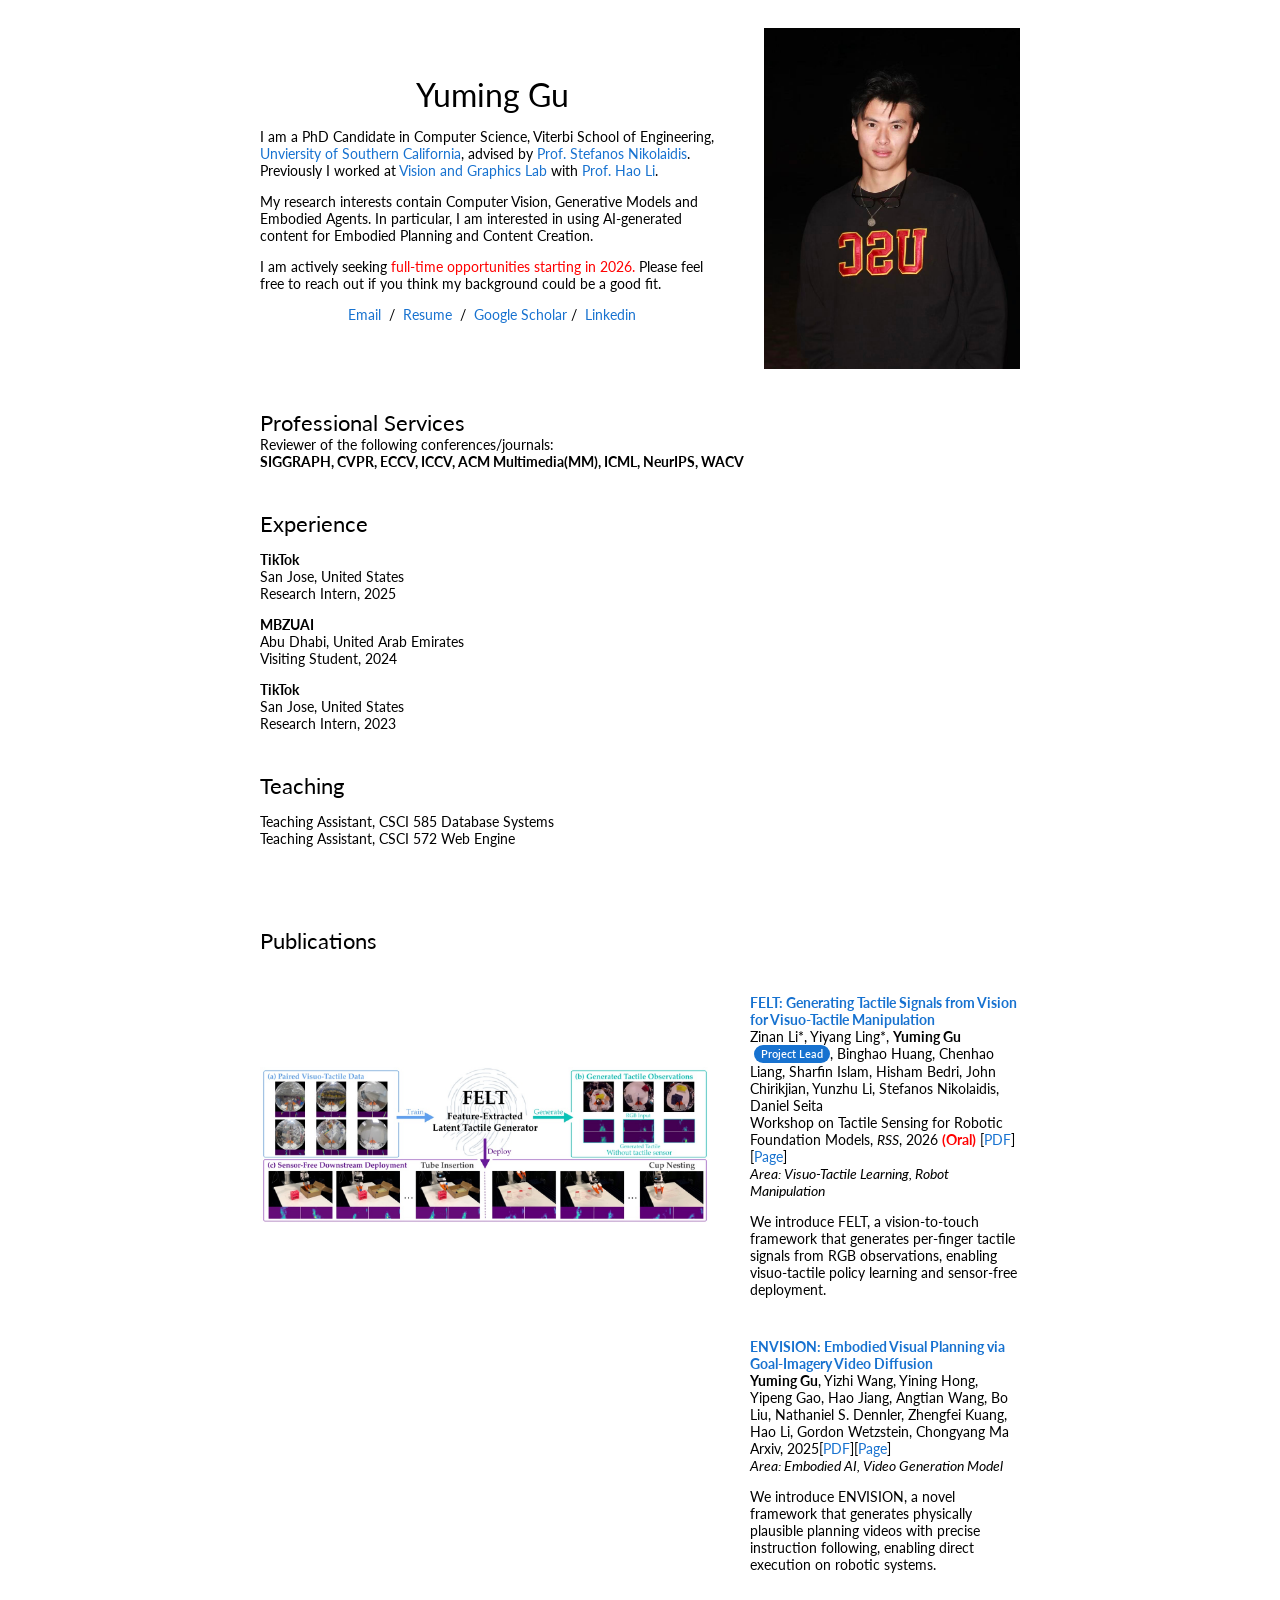
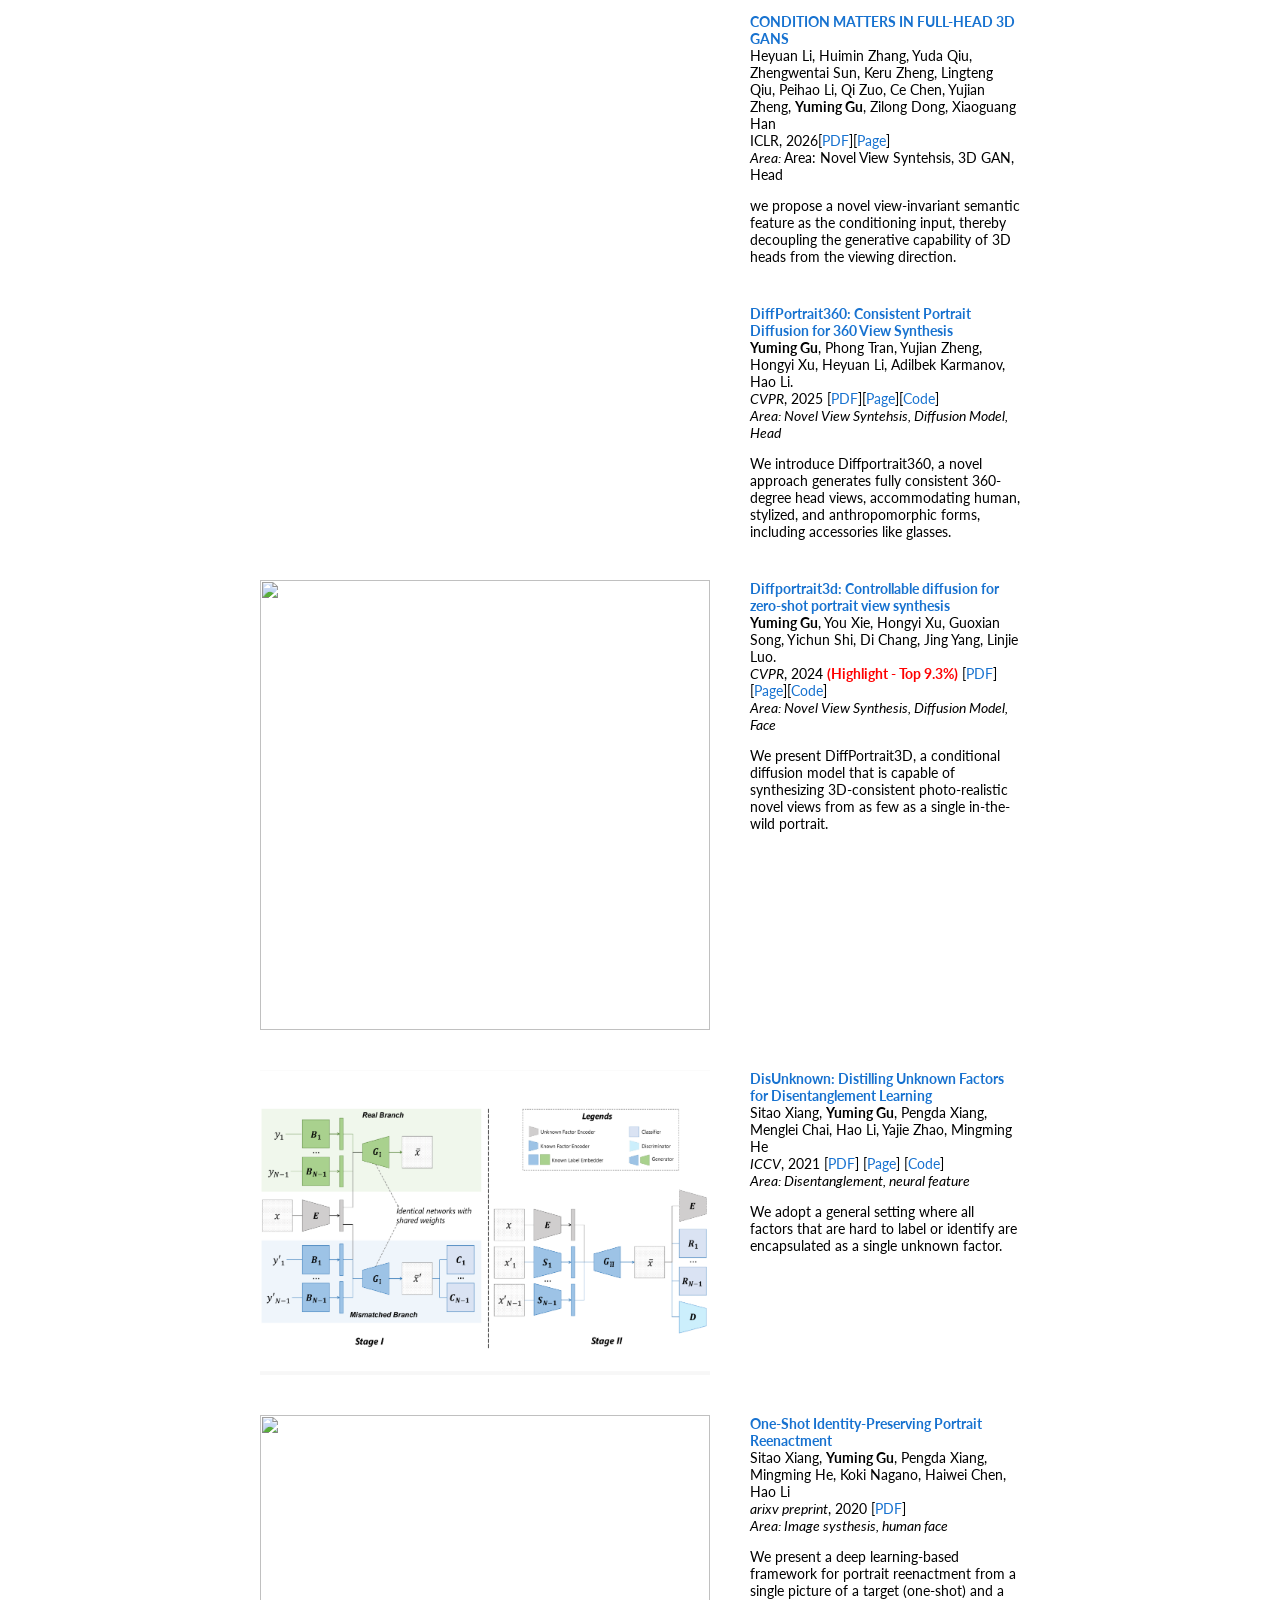
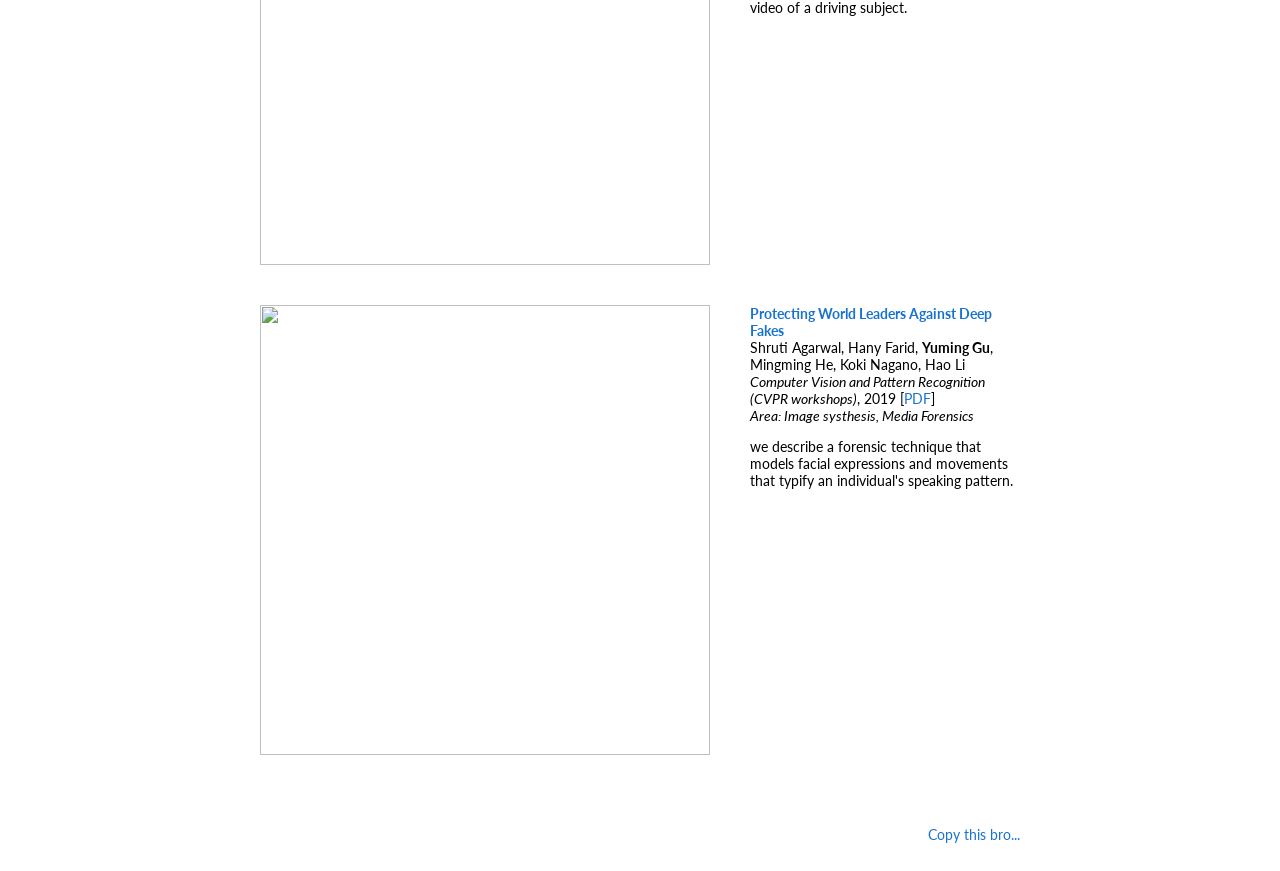
==== index.html @ e25ab881 "Highlight FELT oral presentation" ====
<!DOCTYPE HTML PUBLIC "-//W3C//DTD HTML 4.01 Transitional//EN">
<html>
  <head>
  <meta name=viewport content=â€œwidth=800â€>
  <meta name="generator" content="HTML Tidy for Linux/x86 (vers 11 February 2007), see www.w3.org">
	<style>
        .red-text {
            color: red;
        }
	</style>
  <style type="text/css">
    /* Color scheme stolen from Sergey Karayev */
    a {
    color: #1772d0;
    text-decoration:none;
    }
    a:focus, a:hover {
    color: #f09228;
    text-decoration:none;
    }
    body,td,th,tr,p,a {
    font-family: 'Lato', Verdana, Helvetica, sans-serif;
    font-size: 14px
    }
    strong {
    font-family: 'Lato', Verdana, Helvetica, sans-serif;
    font-size: 14px;
    }
    heading {
    font-family: 'Lato', Verdana, Helvetica, sans-serif;
    font-size: 22px;
    }
    papertitle {
    font-family: 'Lato', Verdana, Helvetica, sans-serif;
    font-size: 14px;
    font-weight: 700
    }
    name {
    font-family: 'Lato', Verdana, Helvetica, sans-serif;
    font-size: 32px;
    }
    .one
    {
    width: 160px;
    height: 160px;
    position: relative;
    }
    .two
    {
    width: 160px;
    height: 160px;
    position: absolute;
    transition: opacity .2s ease-in-out;
    -moz-transition: opacity .2s ease-in-out;
    -webkit-transition: opacity .2s ease-in-out;
    }
    .fade {
     transition: opacity .2s ease-in-out;
     -moz-transition: opacity .2s ease-in-out;
     -webkit-transition: opacity .2s ease-in-out;
    }
    span.highlight {
        background-color: #ffffd0;
    }
  </style>
  <!--<link rel="icon" type="image/png" href="sjtu_icon.png">-->
  <title>Yuming Gu</title>
  <meta http-equiv="Content-Type" content="text/html; charset=us-ascii">
  <link href='http://fonts.googleapis.com/css?family=Lato:400,700,400italic,700italic' rel='stylesheet' type='text/css'>
  </head>
  <body>
  <table width="800" border="0" align="center" cellspacing="0" cellpadding="0">
    <tr>
    <td>
      <table width="100%" align="center" border="0" cellspacing="0" cellpadding="20">
      <tr>
        <td width="67%" valign="middle">
        <p align="center">
          <name>Yuming Gu</name>
        </p>
<!--<p class="red-text"> This page is out of date. Please refer to <a href='https://www.yuming-gu.com'> for updates.</a> </p> -->
    <p>I am a PhD Candidate in Computer Science, Viterbi School of Engineering, <a href="https://www.usc.edu">Unviersity of Southern California</a>, advised by <a href='https://stefanosnikolaidis.net/'>Prof. Stefanos Nikolaidis</a>. Previously I worked at <a href="https://vgl.ict.usc.edu/">Vision and Graphics Lab</a> with <a href="https://www.hao-li.com">Prof. Hao Li</a>. 
    <p>My research interests contain Computer Vision, Generative Models and Embodied Agents. In particular, I am interested in using AI-generated content for Embodied Planning and Content Creation.</p>
<p>
  
    I am actively seeking <span style="color: red;">full-time opportunities starting in 2026.
  </span>
  Please feel free to reach out if you think my background could be a good fit.
</p>
</p>
        <p align=center>
          <a href="mailto:yuminggu@usc.edu">Email</a> &nbsp/&nbsp
          <a href="./pdf/Yuming_Gu_s_CV.pdf">Resume</a> &nbsp/&nbsp
          <a href="https://scholar.google.com/citations?user=qvciWWMAAAAJ&hl=en">Google Scholar</a>&nbsp/&nbsp
          <a href="https://www.linkedin.com/in/gu-yuming-7a2370153/">Linkedin</a>
        </p>
        </td>
        <td width="33%">
        <img src="selfie.jpg" width="256">
        </td>
      </tr>
      </table>
      <!-- <table width="100%" align="center" border="0" cellspacing="0" cellpadding="20">
      <tr>
        <td width="100%" valign="middle">
          <heading>Education</heading>
          <p>
            <strong>University of Southern California</strong>, USA <br />
            PhD student &bull; Sept. 2022 to Present <br />
            </p>
          <p>
          <strong>University of Southern California</strong>, USA <br />
          Master student &bull; Sept. 2019 to Present <br />
          </p>
          <p>
          <strong>Dalian Maritime University</strong>, China <br />
          Bachelor of Engineering &bull; Sept. 2015 to Jun. 2019 <br />
          </p>
        </td>
      </tr>
      </table> -->
      <!-- <table style="width:100%;border:0px;border-spacing:0px;border-collapse:separate;margin-right:auto;margin-left:auto;"><tbody>
        <tr>
          <td style="padding:20px;width:100%;vertical-align:middle">
            <heading><font color="black">News</font></heading>
            <ul>
              <li>Please reach out if you were interested in collaboration.</li> 
            
              <li style="color: red;">Actively looking for Full Time &amp; Post Doc Opportunities starting from 2026, DM if you were interested!</li>
            </ul>
          </td>
        </tr>
        </tbody></table> -->


      <table style="width:100%;border:0px;border-spacing:0px;border-collapse:separate;margin-right:auto;margin-left:auto;"><tbody>
            <tr>
              <td style="padding:20px;width:100%;vertical-align:middle">
                <heading><font color="black">Professional Services</font></heading>
                <br>
                  Reviewer of the following conferences/journals:
                  <br>
                  <strong> SIGGRAPH, CVPR, ECCV, ICCV, ACM Multimedia(MM), ICML, NeurIPS, WACV</strong>
                <!-- </ul> -->
              </td>
            </tr>
            </tbody></table>





            <table style="width:100%;border:0px;border-spacing:0px;border-collapse:separate;margin-right:auto;margin-left:auto;"><tbody>
            
          
  
              <tr>
                 <td style="padding:20px;width:100%;vertical-align:middle">
                   <heading>Experience</heading>
                   <p>
                    
                    <strong>TikTok</strong>
                    <br> San Jose, United States
              <br>Research Intern, 2025
         <br> 
              <p>
                    <strong>MBZUAI</strong>
                    <br> Abu Dhabi, United Arab Emirates
              <br>Visiting Student, 2024
         <br> 
                   </p>
                   <p>
                    
                    <strong>TikTok</strong>
                    <br> San Jose, United States
              <br>Research Intern, 2023
         <br> 
                   </p>
       
                 </td>
               </tr>
               <table style="width:100%;border:0px;border-spacing:0px;border-collapse:separate;margin-right:auto;margin-left:auto;"><tbody>
 
                <tr>
                   <td style="padding:20px;width:100%;vertical-align:middle">
                     <heading>Teaching</heading>
                     <p>
                      Teaching Assistant, CSCI 585 Database Systems
                      <br>
                      Teaching Assistant, CSCI 572 Web Engine
           <br> 
                     </p>
         
                   </td>
                 </tr>
               </tbody></table>


      <table width="100%" align="center" border="0" cellspacing="0" cellpadding="20">
              <tr>
                <td width="100%" valign="middle">

      <tr>
        <td width="100%" valign="middle">
          <heading>Publications</heading>
        </td>
      </tr>
      </table>



      


      
  <table width="100%" align="center" border="0" cellspacing="0" cellpadding="20">

    <tr>
      <td width="15%">
        <a href="https://felt-tactile.github.io/">
          <img src="felt_teaser.jpg" width="450" alt="FELT vision-to-tactile generation overview">
        </a>
      </td>
      <td valign="top" width="75%">
        <a href="https://felt-tactile.github.io/">
          <papertitle>FELT: Generating Tactile Signals from Vision for Visuo-Tactile Manipulation</papertitle>
        </a>
        <br>
        Zinan Li*, Yiyang Ling*, <strong>Yuming Gu</strong>
        <span style="display:inline-block;margin-left:4px;padding:2px 7px;border-radius:10px;background:#1772d0;color:#fff;font-size:11px;font-weight:600;line-height:1.2;vertical-align:1px;white-space:nowrap;">Project Lead</span>,
        Binghao Huang, Chenhao Liang, Sharfin Islam, Hisham Bedri, John Chirikjian, Yunzhu Li, Stefanos Nikolaidis, Daniel Seita<br>
        Workshop on Tactile Sensing for Robotic Foundation Models, <em>RSS</em>, 2026 <font color="red"><strong>(Oral)</strong></font>
        [<a href="https://arxiv.org/abs/2607.20683">PDF</a>][<a href="https://felt-tactile.github.io/">Page</a>]<br>
        <em>Area: Visuo-Tactile Learning, Robot Manipulation</em><br>
        <p>We introduce FELT, a vision-to-touch framework that generates per-finger tactile signals from RGB observations, enabling visuo-tactile policy learning and sensor-free deployment.</p>
      </td>
    </tr>

    <tr onmouseout="aperture_stop()" onmouseover="aperture_start()" >
      <td width="15%">
        <video id="matting-video" autoplay muted loop playsinline width="450">
          <source src="./ENVISION/env/demos/Envision_demo.mp4"
                  type="video/mp4" >
        </video>
        <!-- <img src='DiffPortrait360/Diff360/Teaser_video.mp4' width="450"> -->
      </td>
      <td valign="top" width="75%">
    <a href="https://envision-paper.github.io">
            <papertitle>ENVISION: Embodied Visual Planning via Goal-Imagery Video Diffusion</papertitle>
    </a>
    <br>
    <strong>Yuming Gu</strong>, Yizhi Wang, Yining Hong, Yipeng Gao, Hao Jiang, Angtian Wang, Bo Liu, Nathaniel S. Dennler, Zhengfei Kuang, Hao Li, Gordon Wetzstein, Chongyang Ma<br>
        <!-- <em>CVPR</em>, 2025  -->
        Arxiv, 2025[<a href="https://www.arxiv.org/pdf/2512.22626">PDF</a>][<a href="https://envision-paper.github.io">Page</a>]<br>
        <em>Area: Embodied AI, Video Generation Model</em> <br>
        <p> We introduce ENVISION, a novel framework that generates physically plausible planning videos with precise instruction following, enabling direct execution on robotic systems.</p>
      </td>
    </tr>
    <tr onmouseout="aperture_stop()" onmouseover="aperture_start()" >
      <td width="15%">
        <video id="matting-video" autoplay muted loop playsinline width="450">
          <source src="./ICLR2026/balancehead_after.mp4"
                  type="video/mp4" >
        </video>
        <!-- <img src='DiffPortrait360/Diff360/Teaser_video.mp4' width="450"> -->
      </td>
      <td valign="top" width="75%">
    <a href="https://lhyfst.github.io/balancehead/">
            <papertitle>CONDITION MATTERS IN FULL-HEAD 3D GANS</papertitle>
    </a>
    <br>
    Heyuan Li, Huimin Zhang, Yuda Qiu, Zhengwentai Sun, Keru Zheng, Lingteng Qiu, Peihao Li, Qi Zuo, Ce Chen, Yujian Zheng, <strong>Yuming Gu</strong>, Zilong Dong, Xiaoguang Han<br>
        <!-- <em>CVPR</em>, 2025  -->
        ICLR, 2026[<a href="https://www.arxiv.org/abs/2602.07198">PDF</a>][<a href="https://lhyfst.github.io/balancehead/">Page</a>]<br>
        <em>Area: </em>Area: Novel View Syntehsis, 3D GAN, Head <br>
        <p> we propose a novel view-invariant semantic feature as the conditioning input, thereby decoupling the generative capability of 3D heads from the viewing direction.</p>
      </td>
    </tr>
    <tr onmouseout="aperture_stop()" onmouseover="aperture_start()" >
      <td width="15%">
        <video id="matting-video" autoplay muted loop playsinline width="450">
          <source src="./DiffPortrait360/Diff360/Teaser_video.mp4"
                  type="video/mp4" >
        </video>
        <!-- <img src='DiffPortrait360/Diff360/Teaser_video.mp4' width="450"> -->
      </td>
      <td valign="top" width="75%">
    <a href="https://freedomgu.github.io/DiffPortrait360/">
            <papertitle>DiffPortrait360: Consistent Portrait Diffusion for 360 View Synthesis</papertitle>
    </a>
    <br>
    <strong>Yuming Gu</strong>, Phong Tran, Yujian Zheng, Hongyi Xu, Heyuan Li, Adilbek Karmanov, Hao Li.<br>
        <em>CVPR</em>, 2025 
        [<a href="https://arxiv.org/pdf/2503.15667">PDF</a>][<a href="https://freedomgu.github.io/DiffPortrait360/">Page</a>][<a href="https://github.com/FreedomGu/DiffPortrait360/">Code</a>]<br>
        <em>Area: Novel View Syntehsis, Diffusion Model, Head</em> <br>
        <p> We introduce Diffportrait360, a novel approach generates fully consistent 360-degree head views, accommodating human, stylized, and anthropomorphic forms, including accessories like glasses.</p>
      </td>
    </tr>

    <tr onmouseout="aperture_stop()" onmouseover="aperture_start()" >
      <td width="15%">
        <img src='diffportrait3d_teaser.gif' width="450">
      </td>
      <td valign="top" width="75%">
    <a href="https://freedomgu.github.io/DiffPortrait3D/">
            <papertitle>Diffportrait3d: Controllable diffusion for zero-shot portrait view synthesis</papertitle>
    </a>
    <br>
    <strong>Yuming Gu</strong>, You Xie, Hongyi Xu, Guoxian Song, Yichun Shi, Di Chang, Jing Yang, Linjie Luo.<br>
        <em>CVPR</em>, 2024 <font color="red"><strong>(Highlight - Top 9.3%)</strong></font>
        [<a href="https://openaccess.thecvf.com/content/CVPR2024/papers/Gu_DiffPortrait3D_Controllable_Diffusion_for_Zero-Shot_Portrait_View_Synthesis_CVPR_2024_paper.pdf">PDF</a>][<a href="https://freedomgu.github.io/DiffPortrait3D/">Page</a>][<a href="https://github.com/FreedomGu/DiffPortrait3D/">Code</a>]<br>
        <em>Area: Novel View Synthesis, Diffusion Model, Face</em> <br>
        <p> We present DiffPortrait3D, a conditional diffusion model
          that is capable of synthesizing 3D-consistent photo-realistic
          novel views from as few as a single in-the-wild portrait.</p>
      </td>
    </tr>

    <tr onmouseout="aperture_stop()" onmouseover="aperture_start()" >
      <td width="15%">
        <img src='ICCV2021.png' width="450">
      </td>
      <td valign="top" width="75%">
    <a href="https://arxiv.org/pdf/2004.12452.pdf">
            <papertitle>DisUnknown: Distilling Unknown Factors for Disentanglement Learning</papertitle>
    </a>
    <br>
    Sitao Xiang, <strong>Yuming Gu</strong>, Pengda Xiang, Menglei Chai, Hao Li, Yajie Zhao, Mingming He<br>
        <em>ICCV</em>, 2021 [<a href="https://openaccess.thecvf.com/content/ICCV2021/papers/Xiang_DisUnknown_Distilling_Unknown_Factors_for_Disentanglement_Learning_ICCV_2021_paper.pdf">PDF</a>]
        [<a href="https://stormraiser.github.io/disunknown/">Page</a>]
        [<a href="https://github.com/stormraiser/disunknown">Code</a>]
         <br>
        <em>Area: Disentanglement, neural feature</em> <br>
        <p> We adopt a general setting where all factors that are hard to label or identify are encapsulated as a single unknown factor.</p>
      </td>
    </tr>

    <!-- <tr onmouseout="aperture_stop()" onmouseover="aperture_start()" align="center">
      <td width="15%">
        <img src='owen.gif' width="300">
      </td>
      <td valign="top" width="75%">
    <a href="https://github.com/FreedomGu/HeadBackReconstruction">
            <papertitle>Light-Stage Head Back Reconstruction</papertitle>
    </a>
    <br> <strong>Yuming Gu</strong><br>
        <em> project </em>, 2020 [<a href="https://github.com/FreedomGu/HeadBackReconstruction">Project Page</a>] <br>
        <em>Area: Graphics, human face</em> <br>
      </td>
    </tr> -->

    <tr onmouseout="aperture_stop()" onmouseover="aperture_start()" >
      <td width="15%">
        <img src='one-shot.gif' width="450">
      </td>
      <td valign="top" width="75%">
    <a href="https://arxiv.org/pdf/2004.12452.pdf">
            <papertitle>One-Shot Identity-Preserving Portrait Reenactment</papertitle>
    </a>
    <br>
    Sitao Xiang, <strong>Yuming Gu</strong>, Pengda Xiang, Mingming He, Koki Nagano, Haiwei Chen, Hao Li<br>
        <em>arixv preprint</em>, 2020 [<a href="https://arxiv.org/pdf/2004.12452.pdf">PDF</a>] <br>
        <em>Area: Image systhesis, human face</em> <br>
        <p>We present a deep learning-based framework for portrait
reenactment from a single picture of a target (one-shot) and a video of a
driving subject.</p>
      </td>
    </tr>
    
    <tr onmouseout="aperture_stop()" onmouseover="aperture_start()" >
      <td width="15%">
        <img src='deepfake.gif'  width="450">
      </td>
      <td valign="top" width="75%">
	  <a href="http://openaccess.thecvf.com/content_CVPRW_2019/papers/Media%20Forensics/Agarwal_Protecting_World_Leaders_Against_Deep_Fakes_CVPRW_2019_paper.pdf">
            <papertitle>Protecting World Leaders Against Deep Fakes</papertitle>
	  </a>
	  <br>
          Shruti Agarwal, Hany Farid, <strong>Yuming Gu</strong>, Mingming He, Koki Nagano,  Hao Li<br>
	      <em>Computer Vision and Pattern Recognition (CVPR workshops)</em>, 2019 [<a href="http://openaccess.thecvf.com/content_CVPRW_2019/papers/Media%20Forensics/Agarwal_Protecting_World_Leaders_Against_Deep_Fakes_CVPRW_2019_paper.pdf">PDF</a>] <br>
          <em>Area: Image systhesis, Media Forensics</em> <br>
          <p></p>
          <p>we describe a forensic technique that models facial expressions and movements that typify an individual's speaking pattern.</p>
        </td>
    </tr>




      <table width="100%" align="center" border="0" cellspacing="0" cellpadding="20">
      <tr>
        <td>
        <br>
        <p align="right">
          <font size="2">
          <a href="https://jonbarron.info">Copy this bro...</a>
	    </font>
        </p>
        </td>
      </tr>
      </table>
      <script type="text/javascript">
      var gaJsHost = (("https:" == document.location.protocol) ? "https://ssl." : "http://www.");
          document.write(unescape("%3Cscript src='" + gaJsHost + "google-analytics.com/ga.js' type='text/javascript'%3E%3C/script%3E"));

      </script> <script type="text/javascript">
      try {
          var pageTracker = _gat._getTracker("UA-7580334-1");
          pageTracker._trackPageview();
          } catch(err) {}
      </script>
    </td>
    </tr>
  </table>
  <script type="text/javascript" src="//rf.revolvermaps.com/0/0/9.js?i=5m6xs1j09rt&amp;t=yuming" async="async"></script>
  </body>
</html>
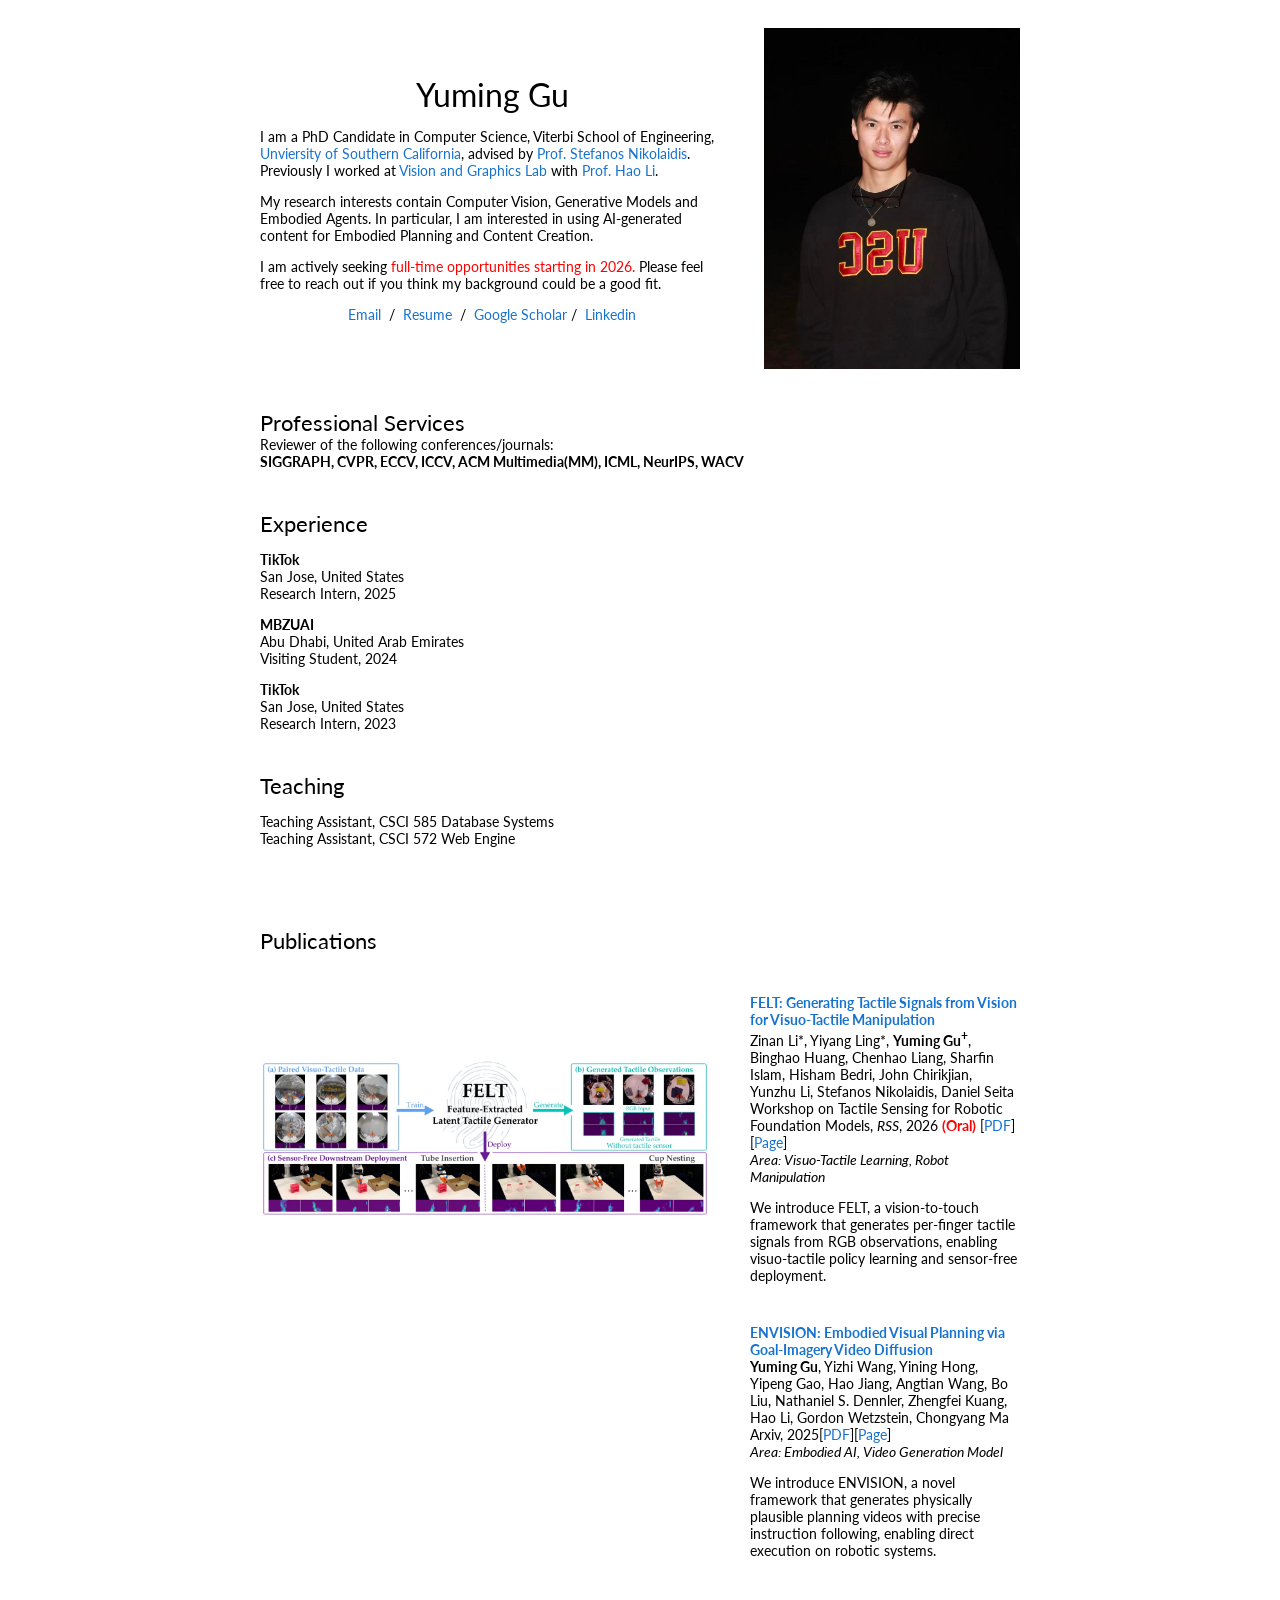
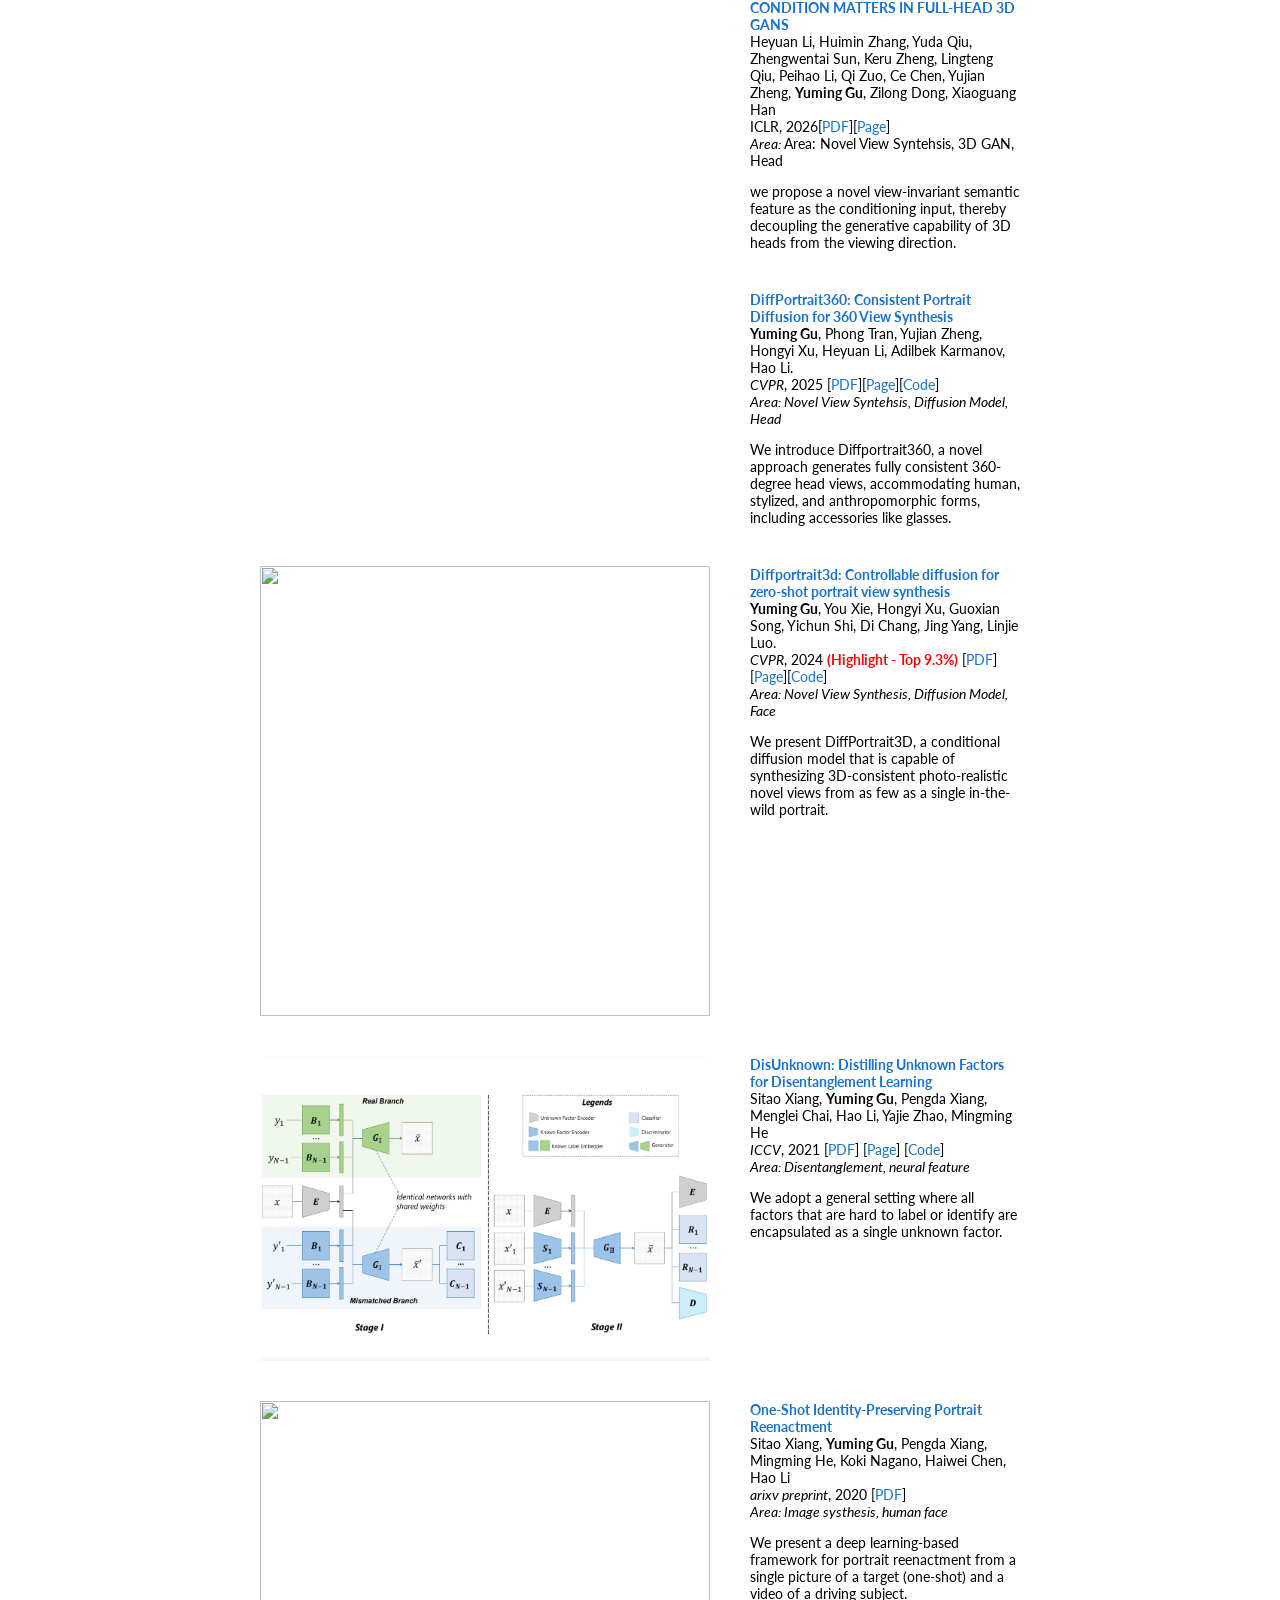
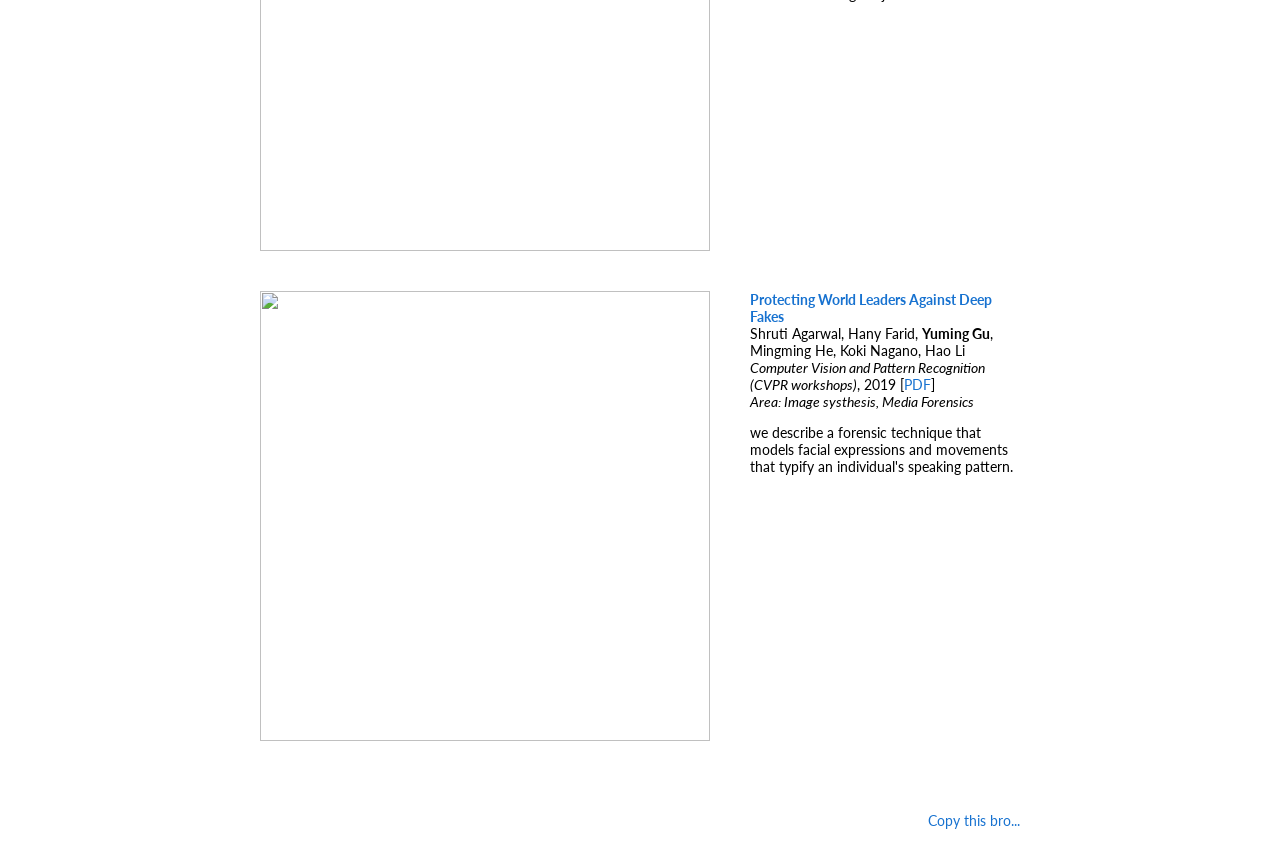
==== commit a2cf8b7b: "Use symbol for FELT project lead" ====
--- a/index.html
+++ b/index.html
@@ -226,8 +226,7 @@
           <papertitle>FELT: Generating Tactile Signals from Vision for Visuo-Tactile Manipulation</papertitle>
         </a>
         <br>
-        Zinan Li*, Yiyang Ling*, <strong>Yuming Gu</strong>
-        <span style="display:inline-block;margin-left:4px;padding:2px 7px;border-radius:10px;background:#1772d0;color:#fff;font-size:11px;font-weight:600;line-height:1.2;vertical-align:1px;white-space:nowrap;">Project Lead</span>,
+        Zinan Li*, Yiyang Ling*, <strong>Yuming Gu<sup title="Project Lead">+</sup></strong>,
         Binghao Huang, Chenhao Liang, Sharfin Islam, Hisham Bedri, John Chirikjian, Yunzhu Li, Stefanos Nikolaidis, Daniel Seita<br>
         Workshop on Tactile Sensing for Robotic Foundation Models, <em>RSS</em>, 2026 <font color="red"><strong>(Oral)</strong></font>
         [<a href="https://arxiv.org/abs/2607.20683">PDF</a>][<a href="https://felt-tactile.github.io/">Page</a>]<br>
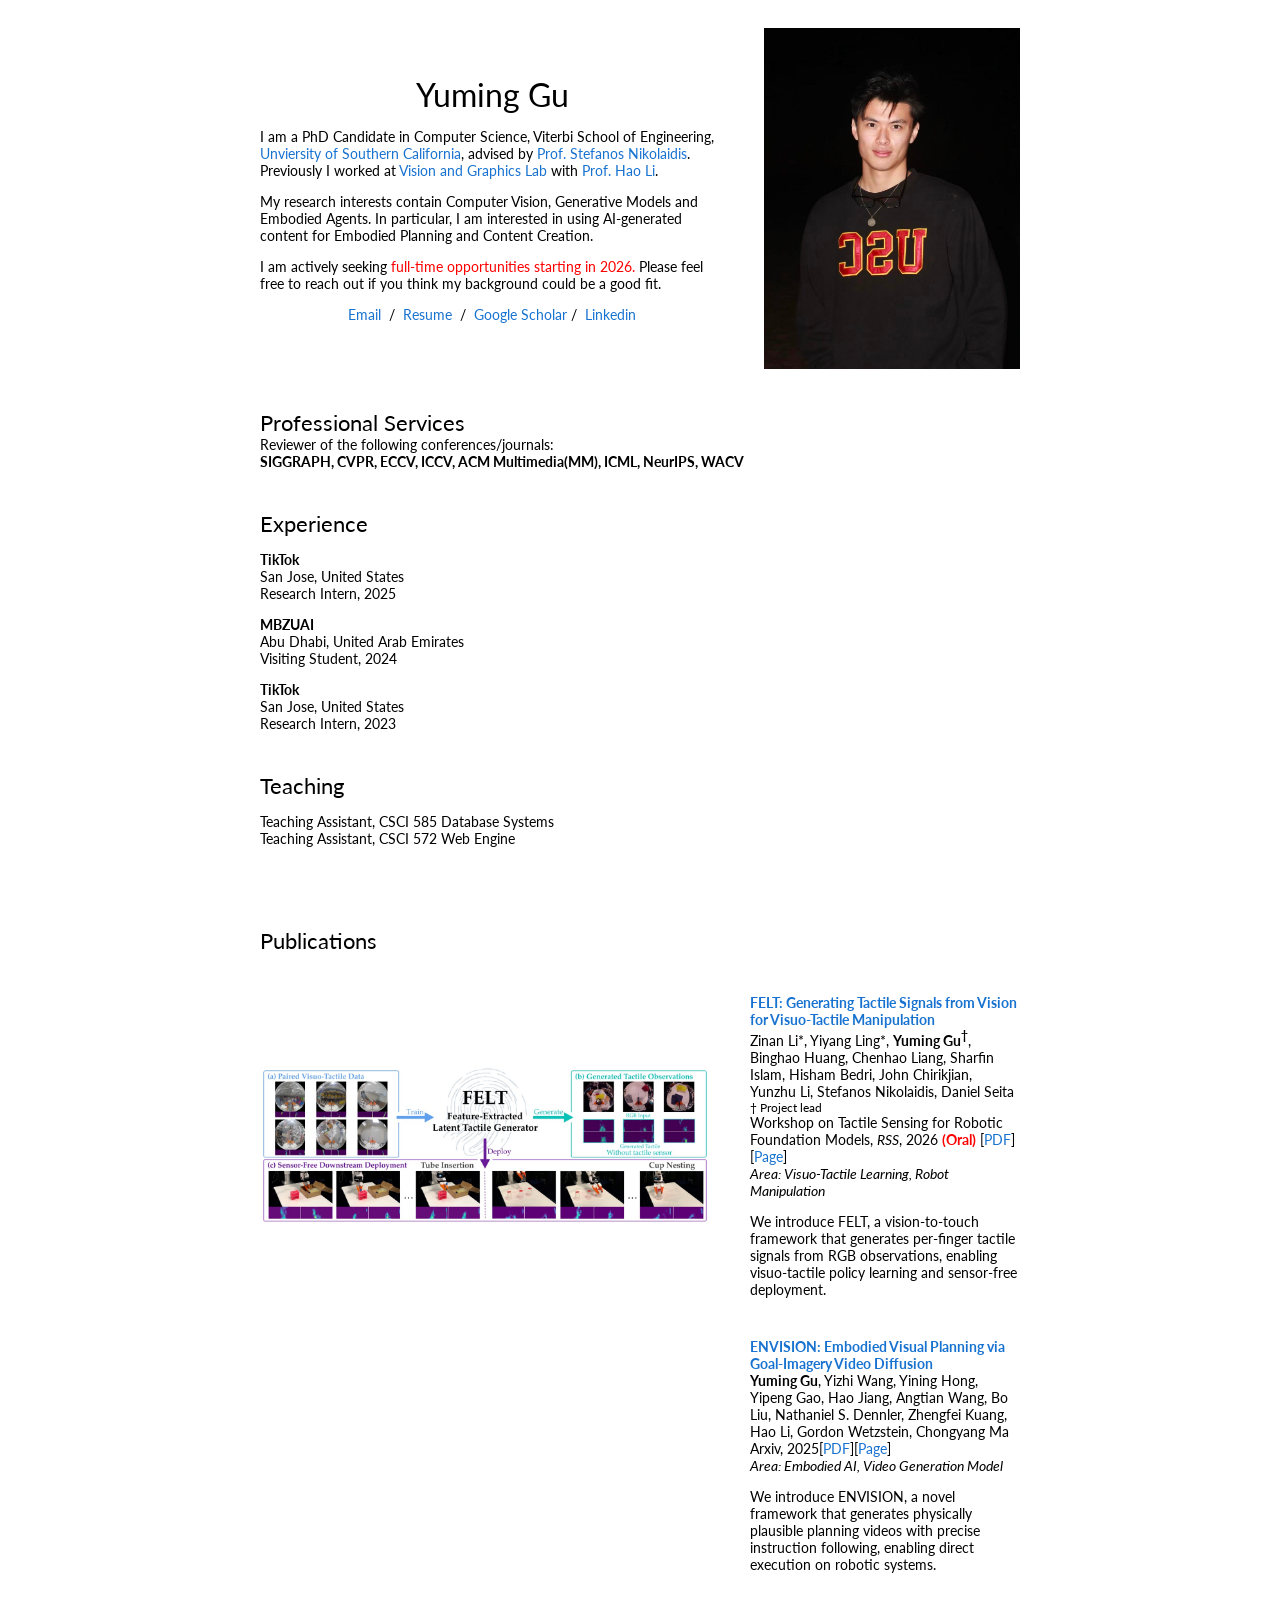
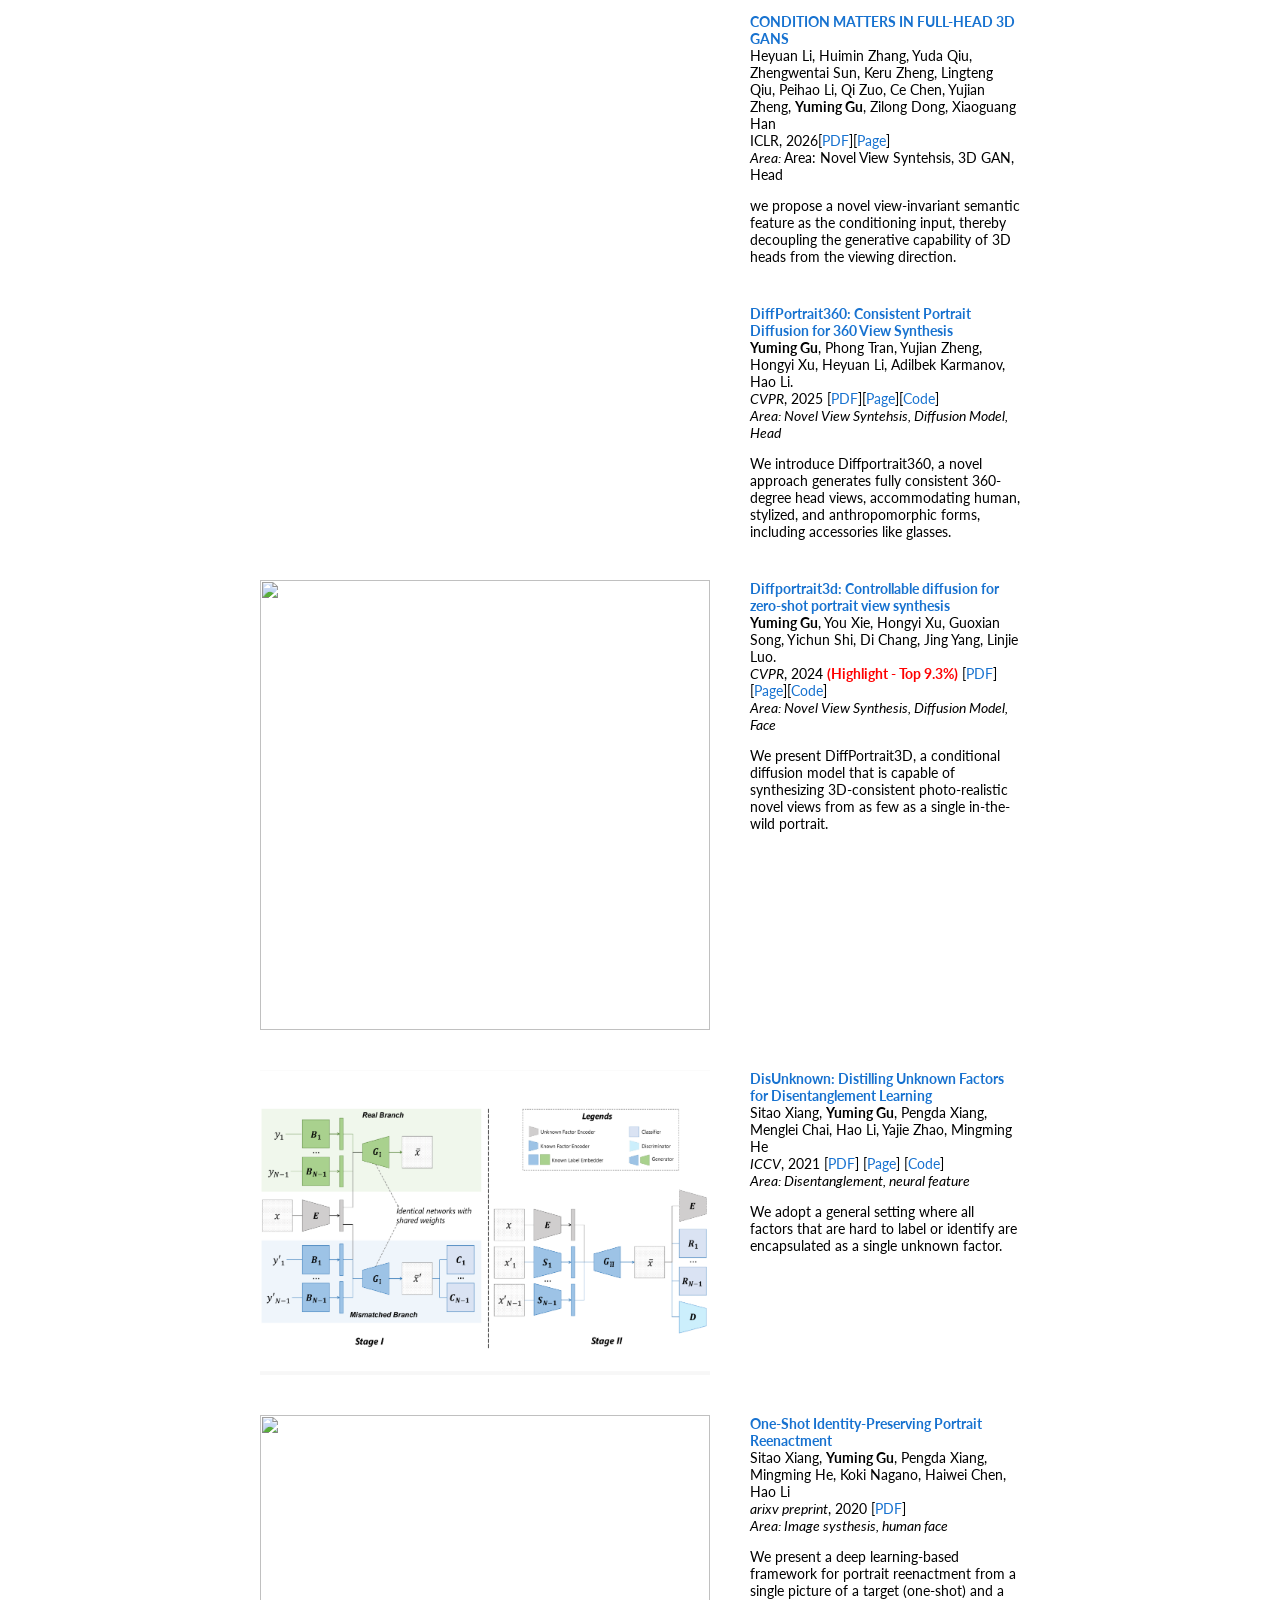
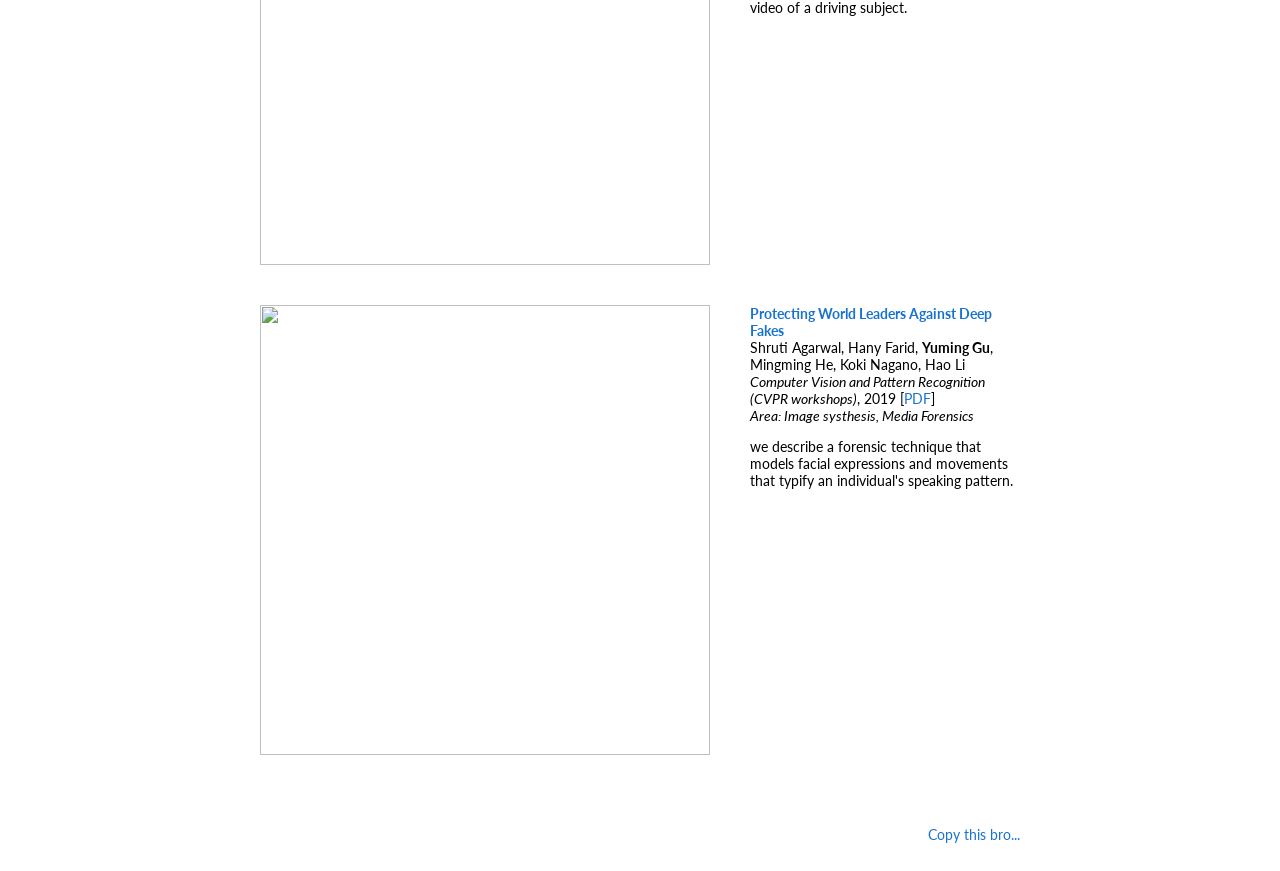
==== commit aa7c5376: "Use dagger for FELT project lead" ====
--- a/index.html
+++ b/index.html
@@ -226,8 +226,9 @@
           <papertitle>FELT: Generating Tactile Signals from Vision for Visuo-Tactile Manipulation</papertitle>
         </a>
         <br>
-        Zinan Li*, Yiyang Ling*, <strong>Yuming Gu<sup title="Project Lead">+</sup></strong>,
+        Zinan Li*, Yiyang Ling*, <strong>Yuming Gu<sup title="Project lead">&dagger;</sup></strong>,
         Binghao Huang, Chenhao Liang, Sharfin Islam, Hisham Bedri, John Chirikjian, Yunzhu Li, Stefanos Nikolaidis, Daniel Seita<br>
+        <small>&dagger; Project lead</small><br>
         Workshop on Tactile Sensing for Robotic Foundation Models, <em>RSS</em>, 2026 <font color="red"><strong>(Oral)</strong></font>
         [<a href="https://arxiv.org/abs/2607.20683">PDF</a>][<a href="https://felt-tactile.github.io/">Page</a>]<br>
         <em>Area: Visuo-Tactile Learning, Robot Manipulation</em><br>
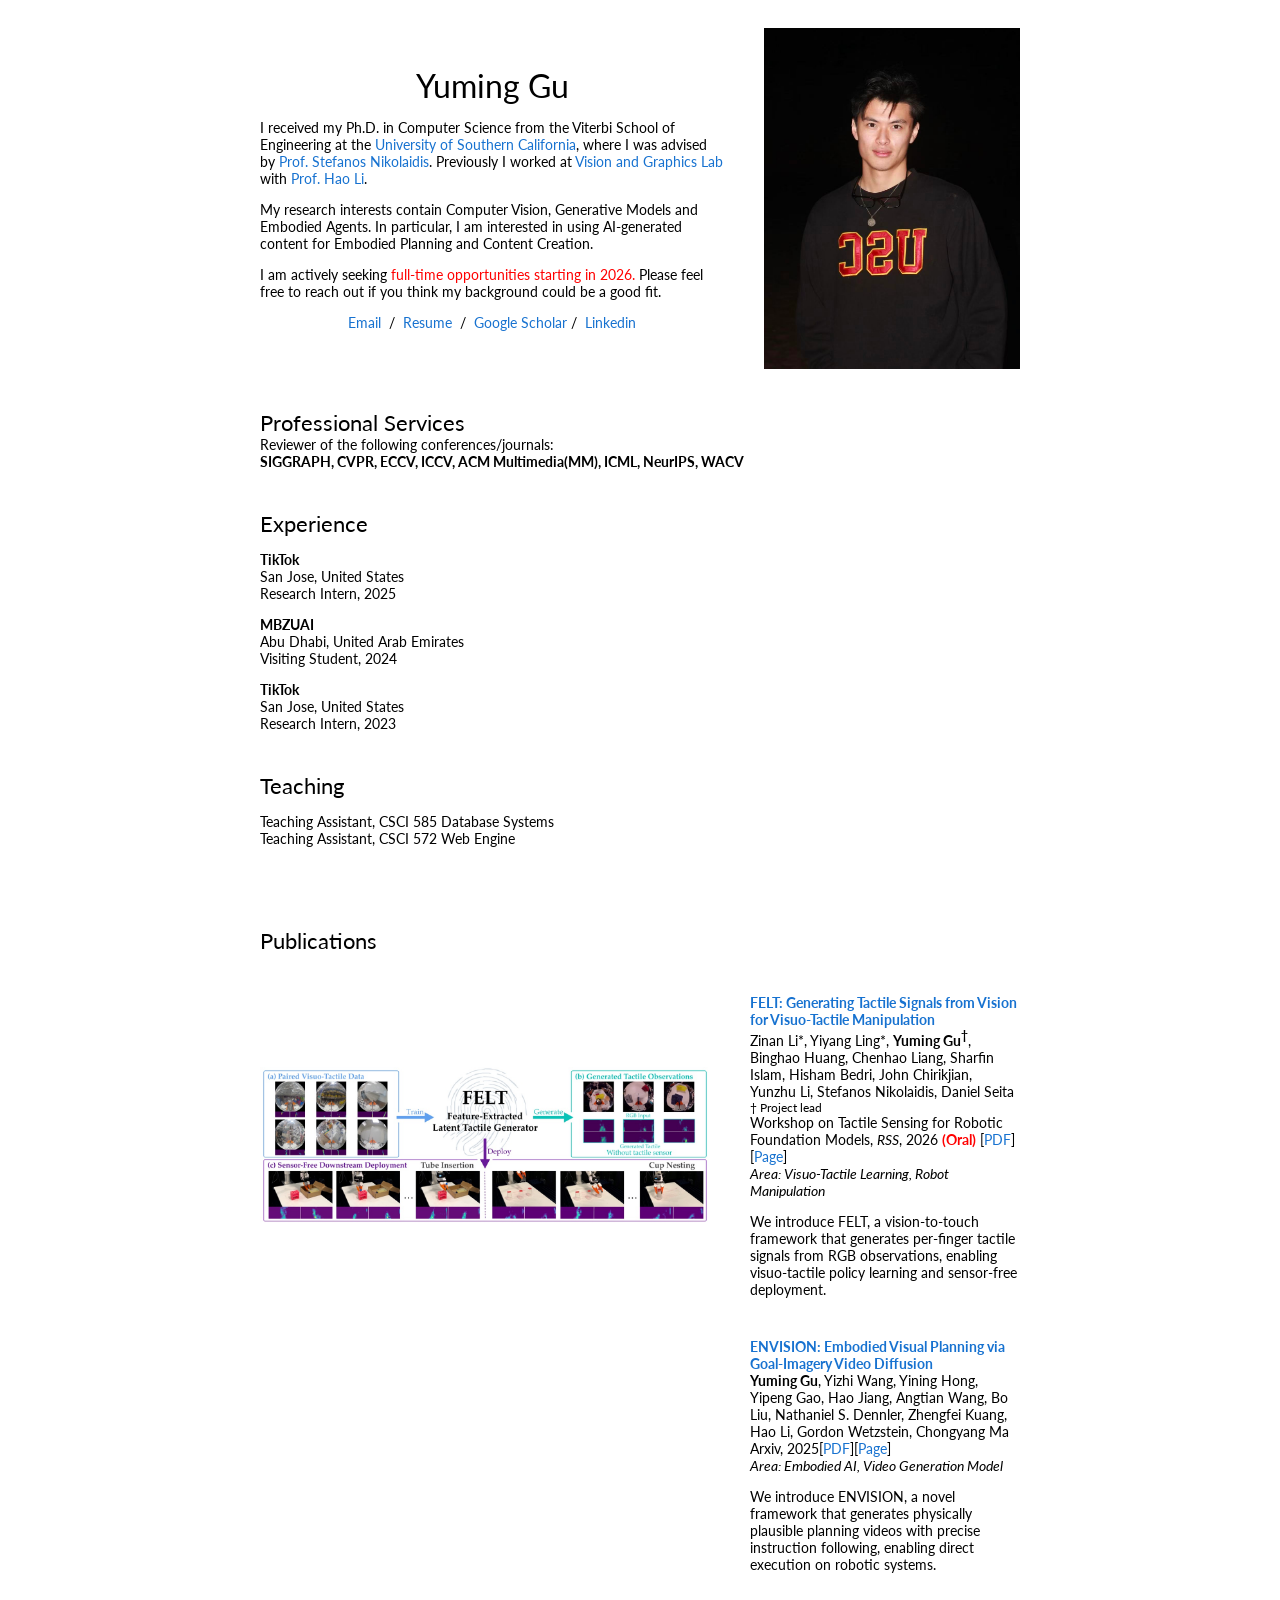
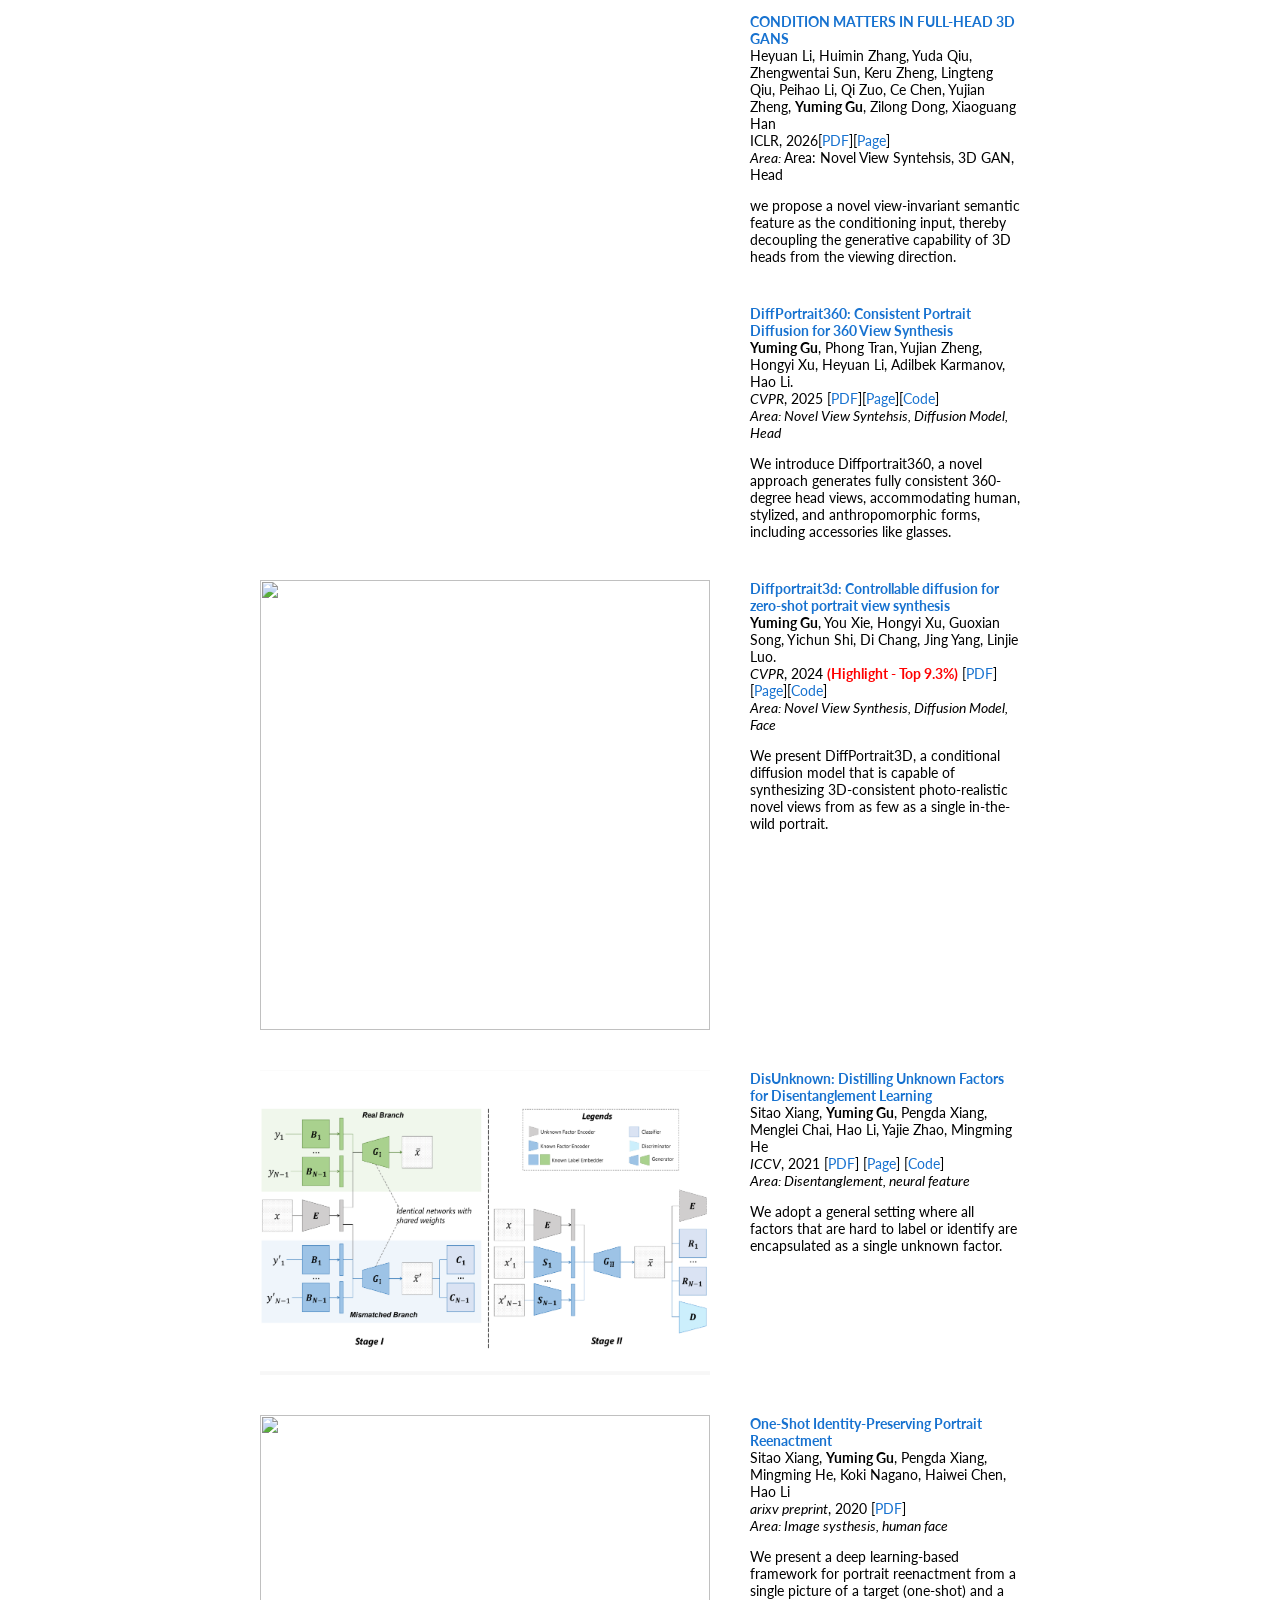
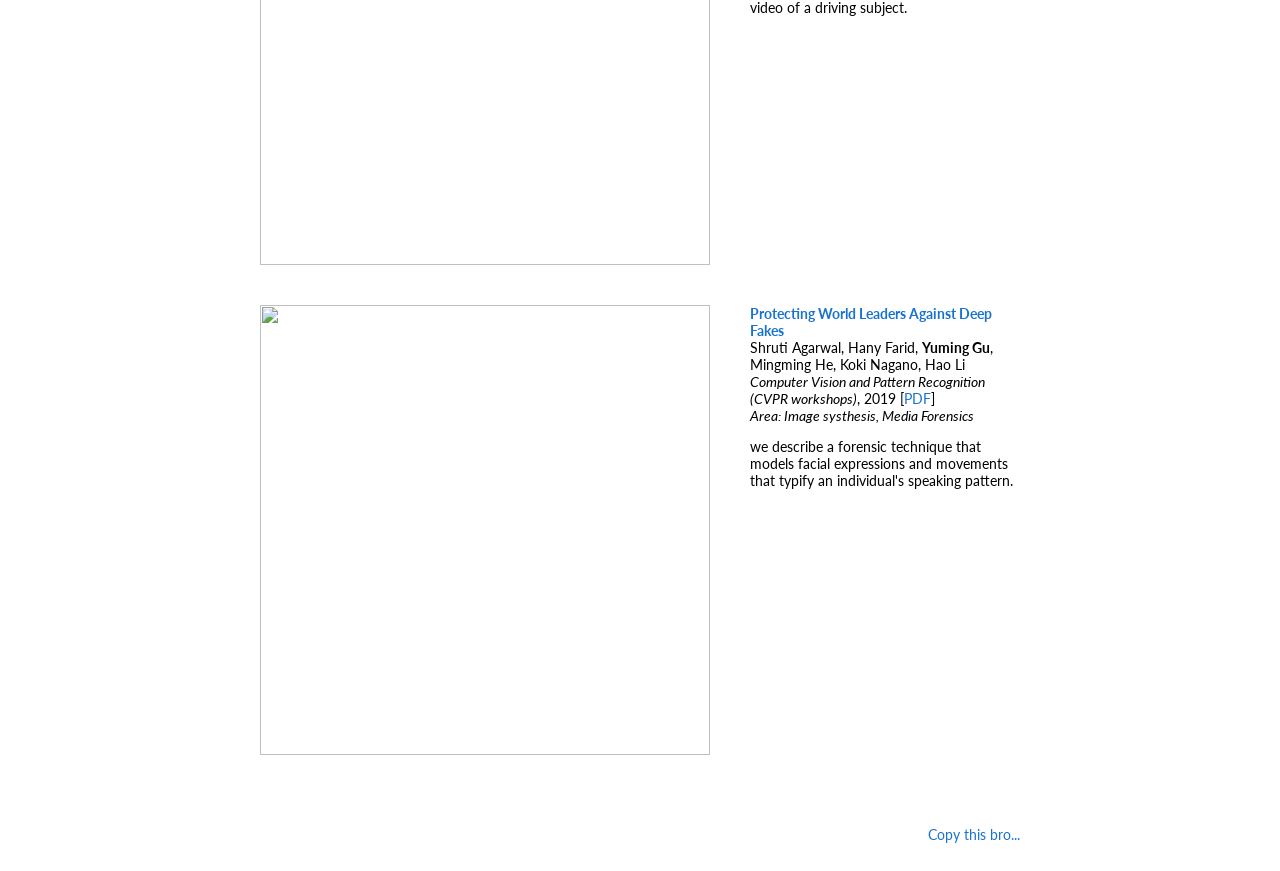
==== commit 6b9f2dca: "Update bio after PhD completion" ====
--- a/index.html
+++ b/index.html
@@ -79,7 +79,7 @@
           <name>Yuming Gu</name>
         </p>
 <!--<p class="red-text"> This page is out of date. Please refer to <a href='https://www.yuming-gu.com'> for updates.</a> </p> -->
-    <p>I am a PhD Candidate in Computer Science, Viterbi School of Engineering, <a href="https://www.usc.edu">Unviersity of Southern California</a>, advised by <a href='https://stefanosnikolaidis.net/'>Prof. Stefanos Nikolaidis</a>. Previously I worked at <a href="https://vgl.ict.usc.edu/">Vision and Graphics Lab</a> with <a href="https://www.hao-li.com">Prof. Hao Li</a>. 
+    <p>I received my Ph.D. in Computer Science from the Viterbi School of Engineering at the <a href="https://www.usc.edu">University of Southern California</a>, where I was advised by <a href='https://stefanosnikolaidis.net/'>Prof. Stefanos Nikolaidis</a>. Previously I worked at <a href="https://vgl.ict.usc.edu/">Vision and Graphics Lab</a> with <a href="https://www.hao-li.com">Prof. Hao Li</a>.
     <p>My research interests contain Computer Vision, Generative Models and Embodied Agents. In particular, I am interested in using AI-generated content for Embodied Planning and Content Creation.</p>
 <p>
   
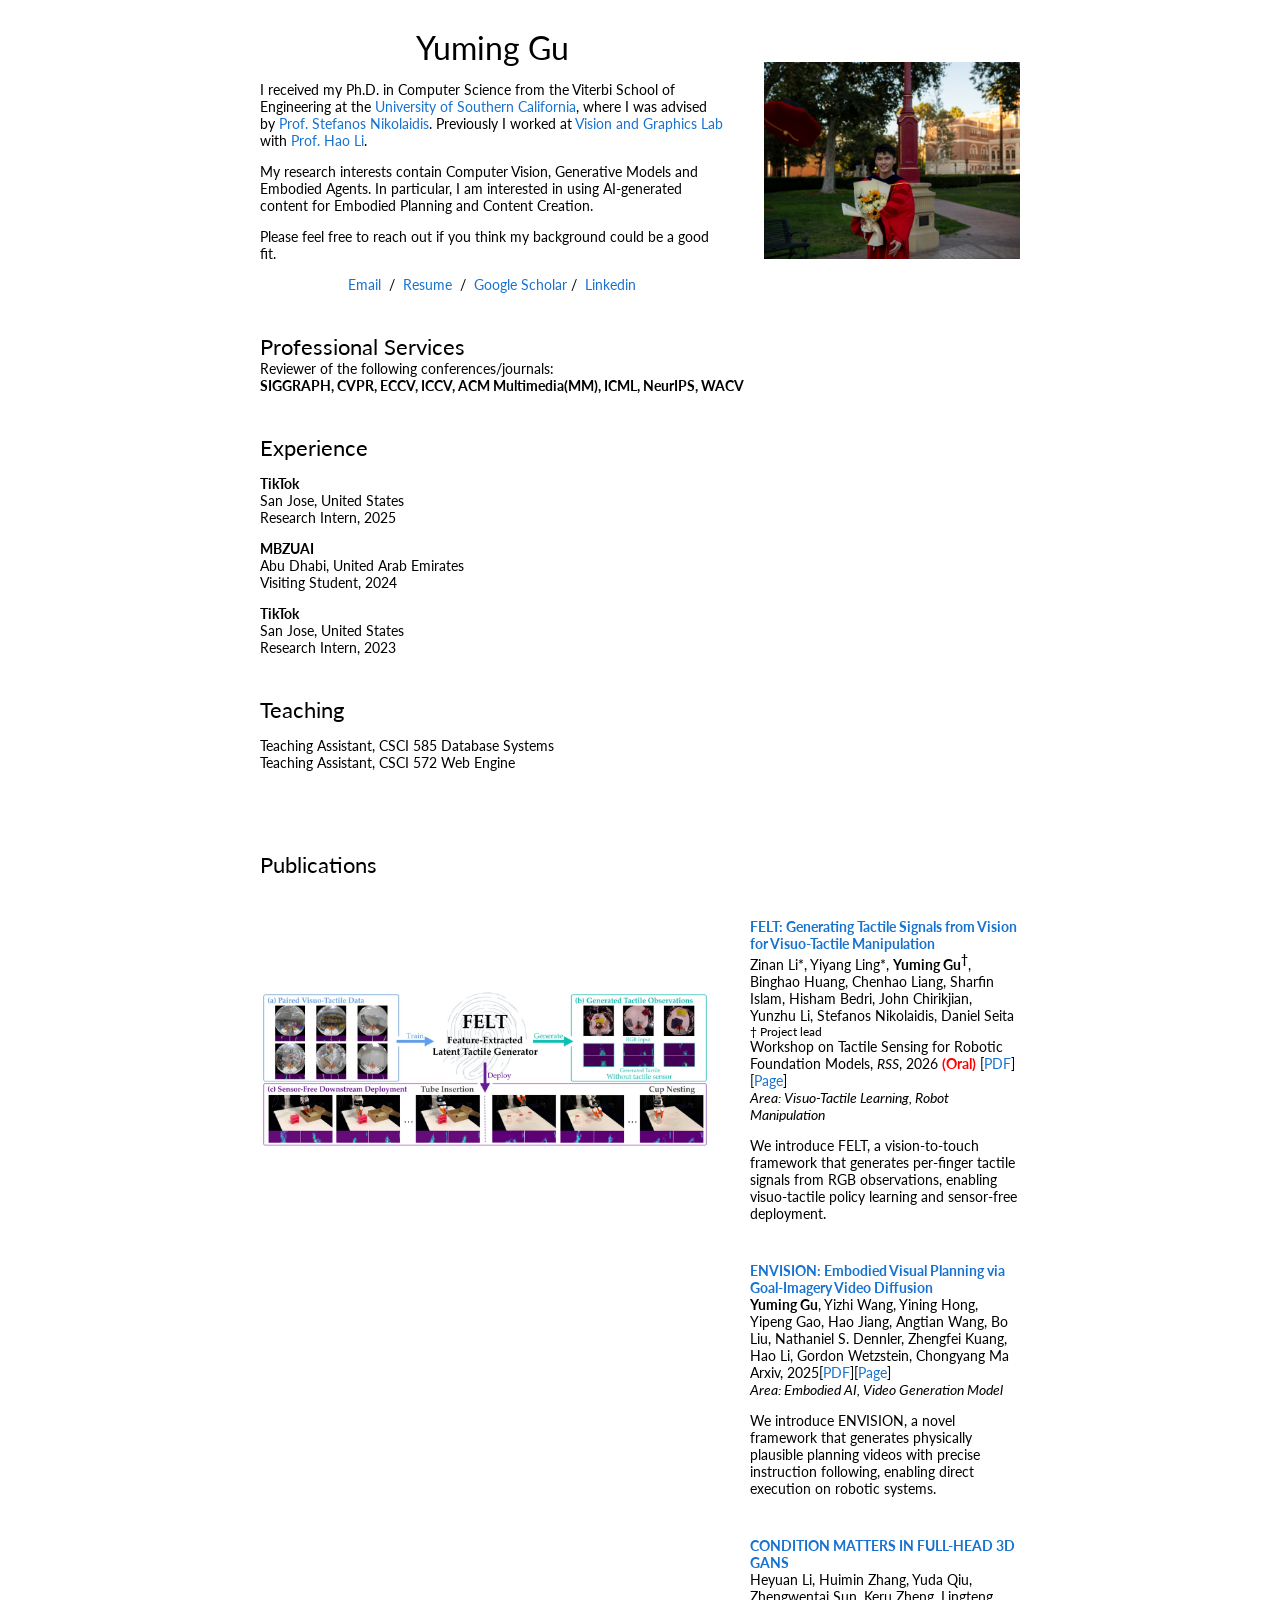
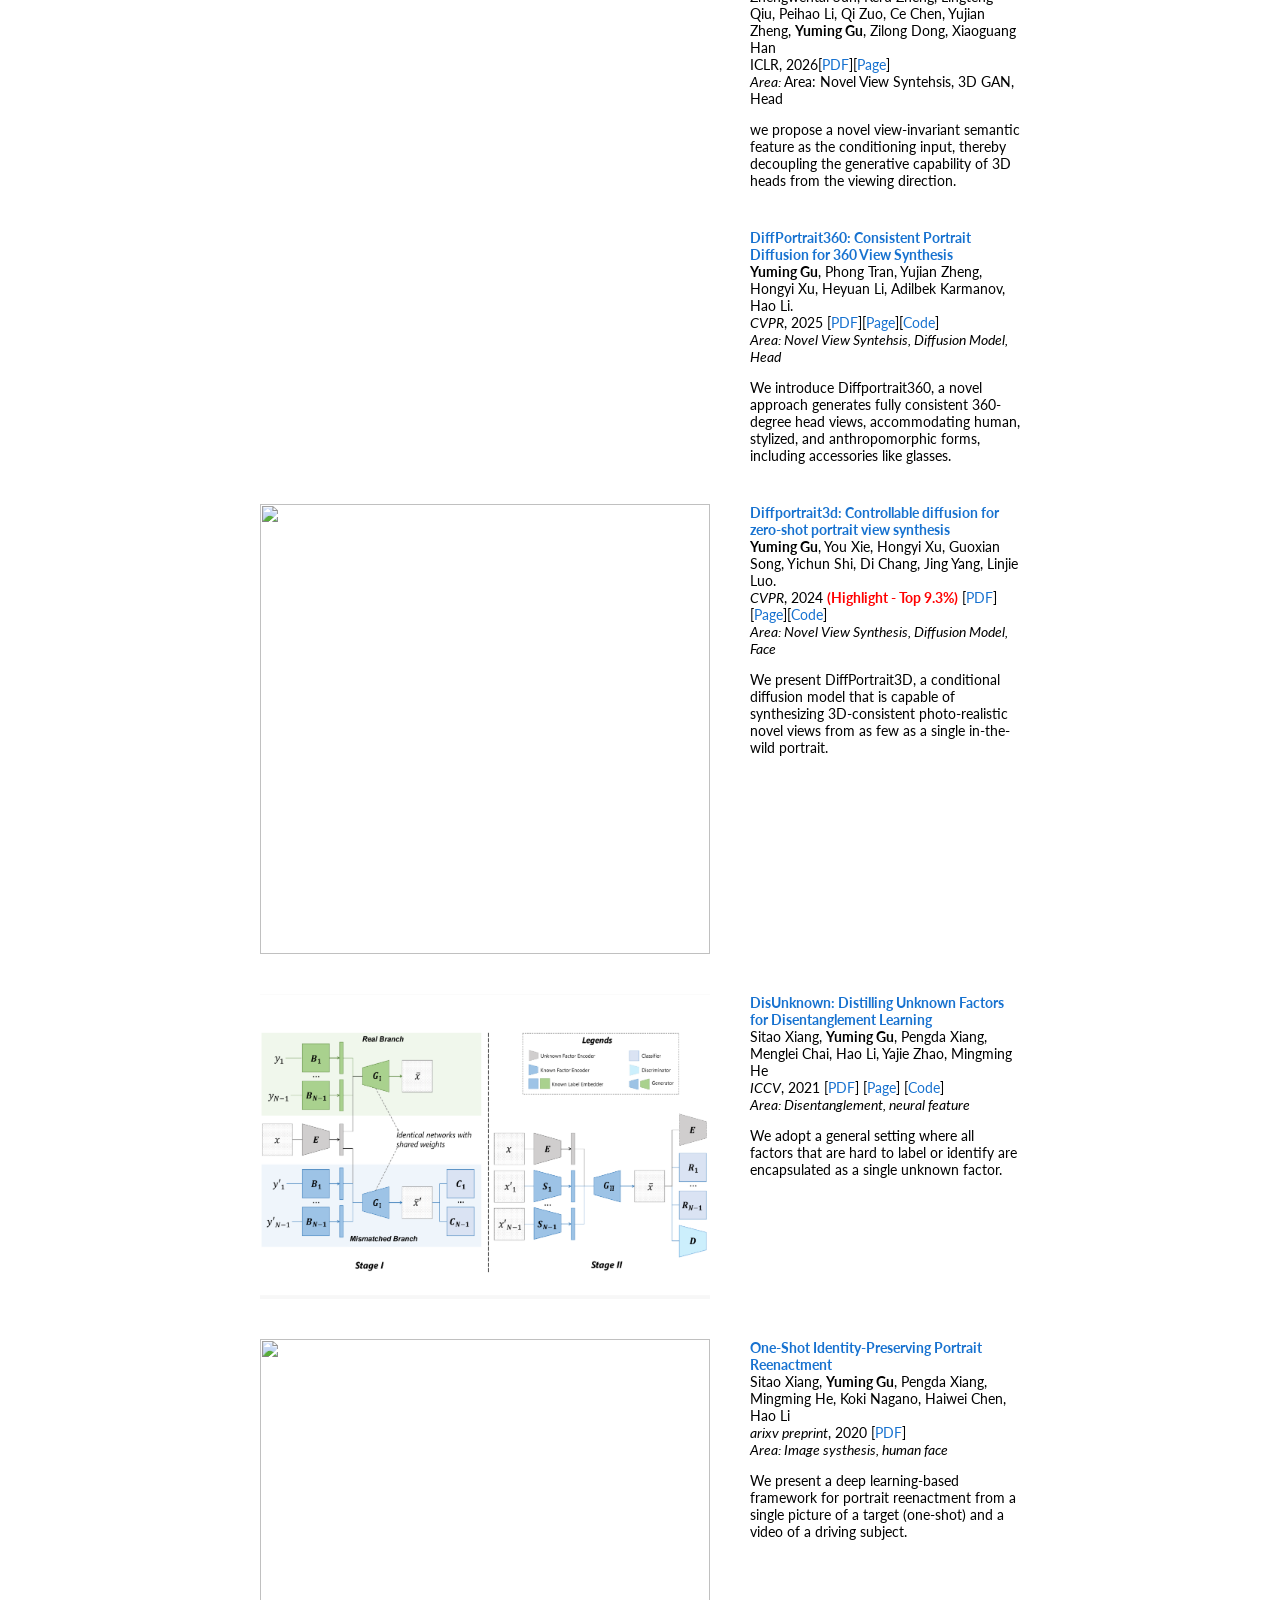
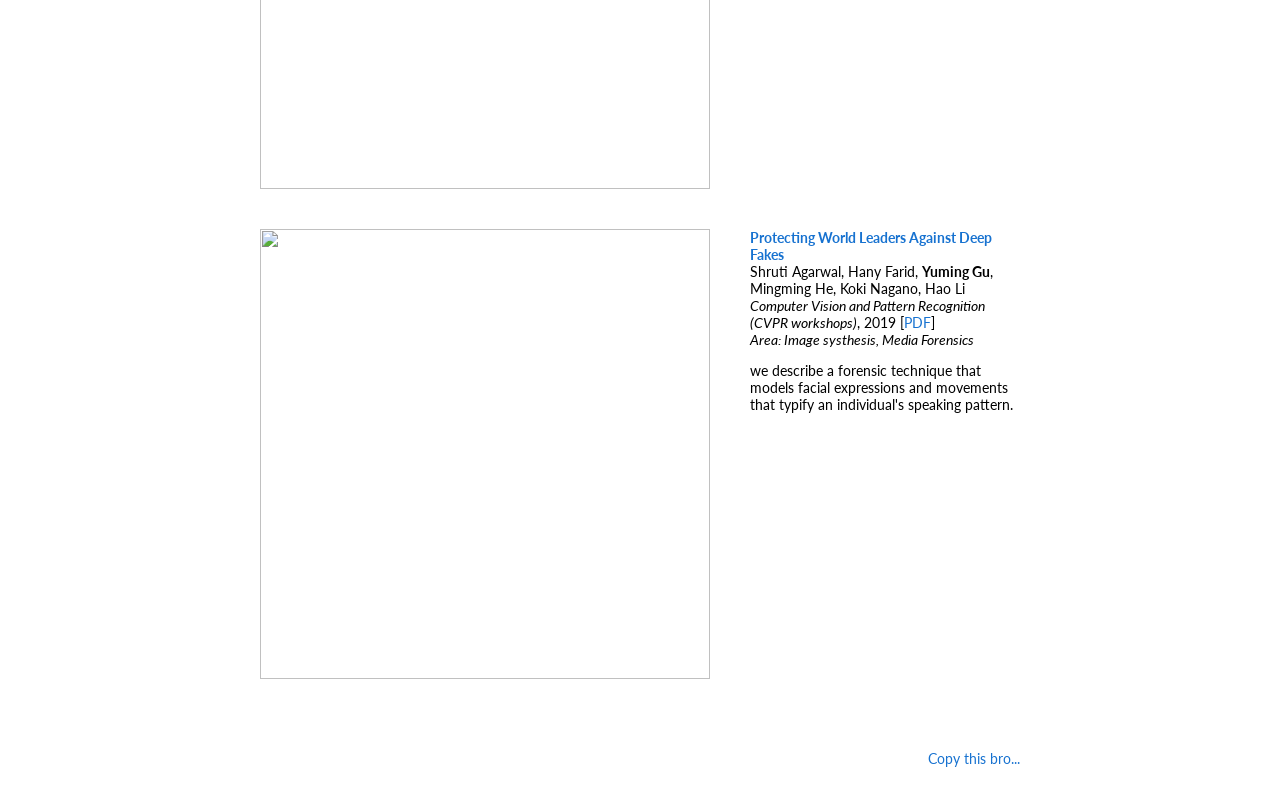
==== commit 2290a43d: "Remove job-seeking notice from bio" ====
--- a/index.html
+++ b/index.html
@@ -81,12 +81,7 @@
 <!--<p class="red-text"> This page is out of date. Please refer to <a href='https://www.yuming-gu.com'> for updates.</a> </p> -->
     <p>I received my Ph.D. in Computer Science from the Viterbi School of Engineering at the <a href="https://www.usc.edu">University of Southern California</a>, where I was advised by <a href='https://stefanosnikolaidis.net/'>Prof. Stefanos Nikolaidis</a>. Previously I worked at <a href="https://vgl.ict.usc.edu/">Vision and Graphics Lab</a> with <a href="https://www.hao-li.com">Prof. Hao Li</a>.
     <p>My research interests contain Computer Vision, Generative Models and Embodied Agents. In particular, I am interested in using AI-generated content for Embodied Planning and Content Creation.</p>
-<p>
-  
-    I am actively seeking <span style="color: red;">full-time opportunities starting in 2026.
-  </span>
-  Please feel free to reach out if you think my background could be a good fit.
-</p>
+<p>Please feel free to reach out if you think my background could be a good fit.</p>
 </p>
         <p align=center>
           <a href="mailto:yuminggu@usc.edu">Email</a> &nbsp/&nbsp
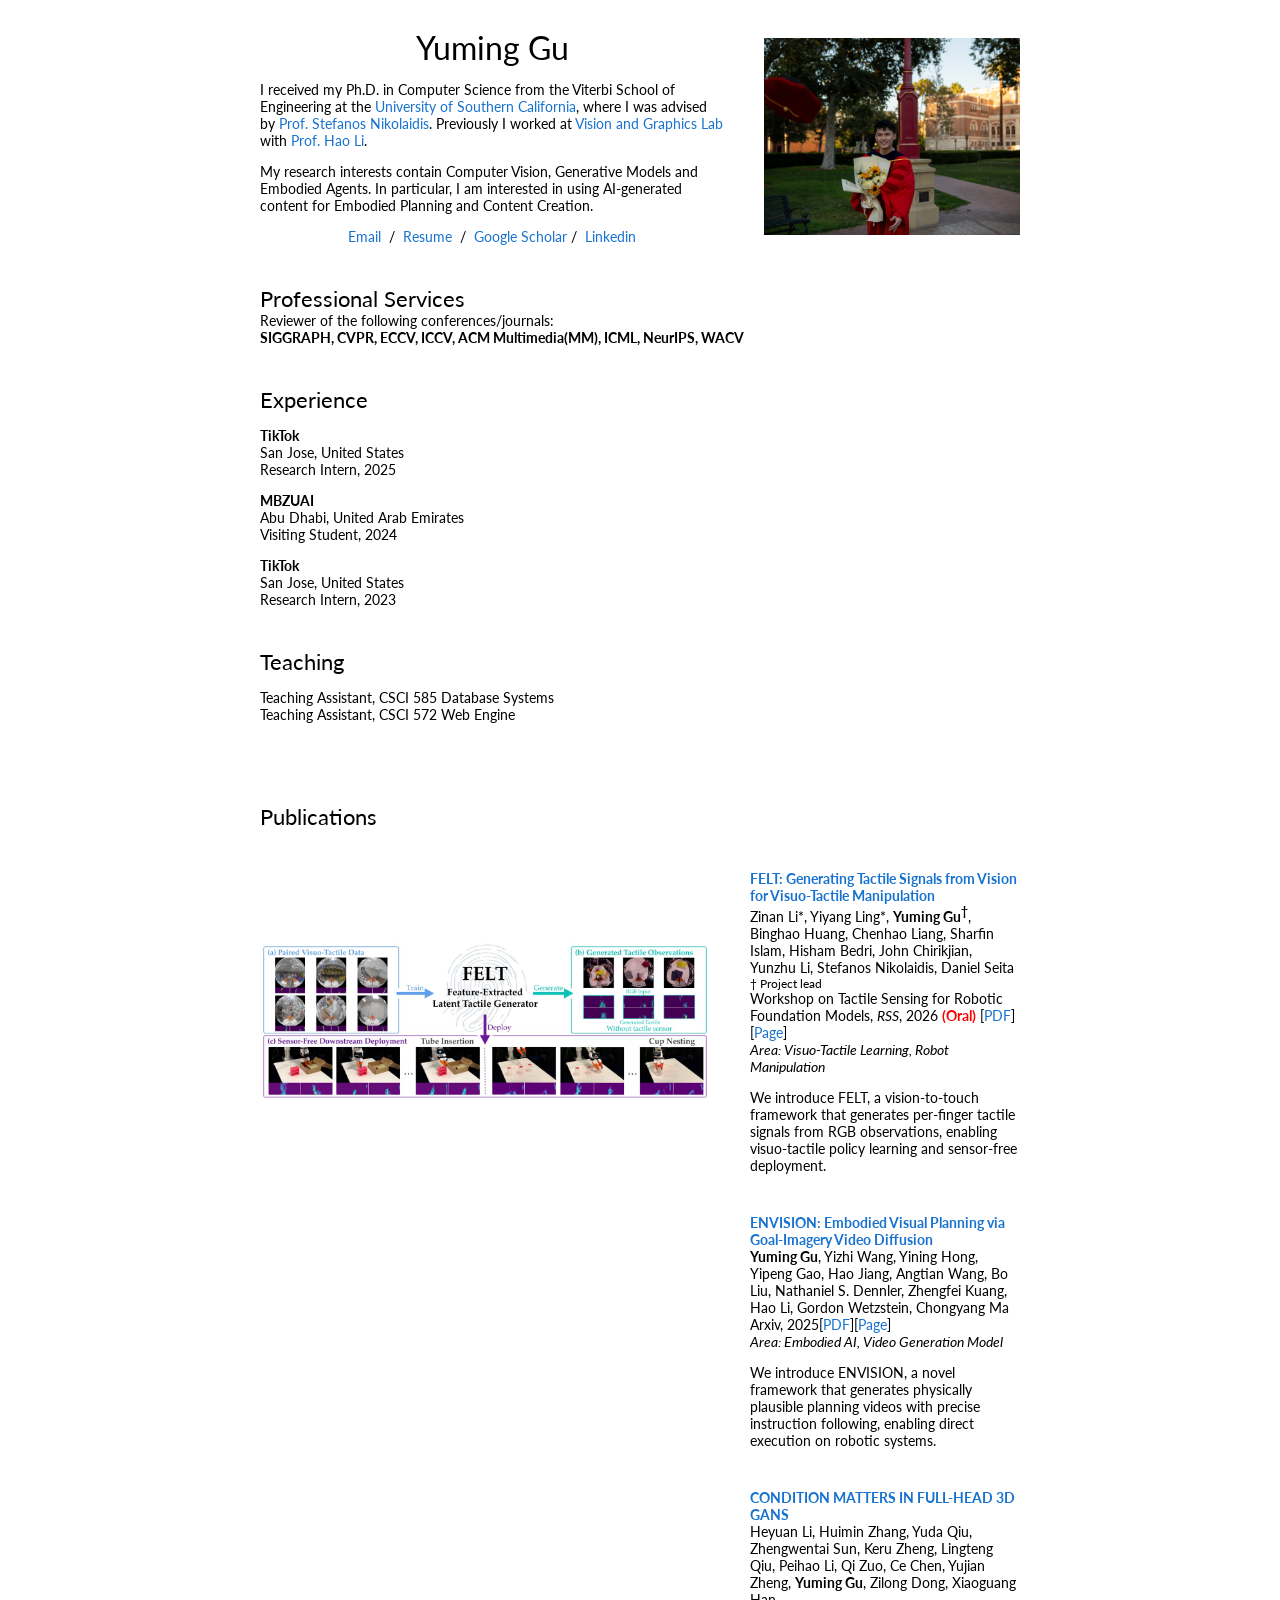
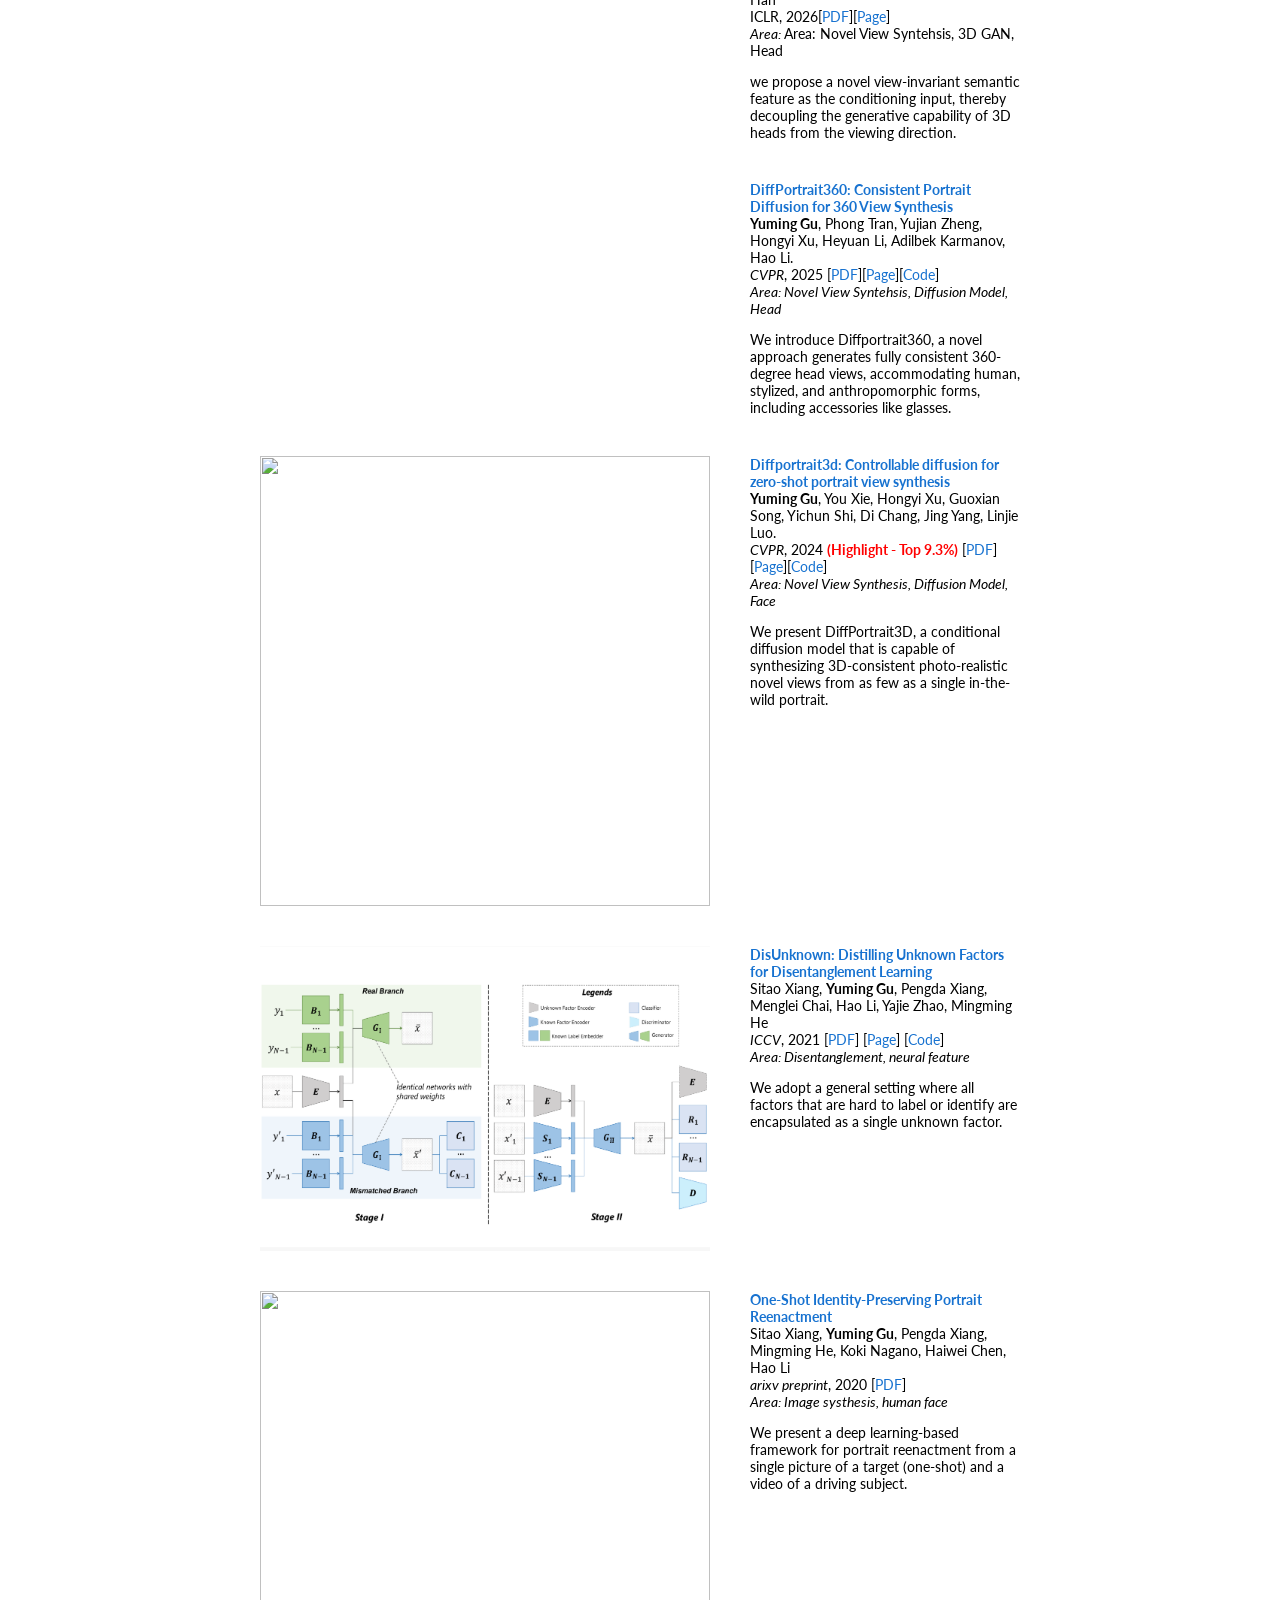
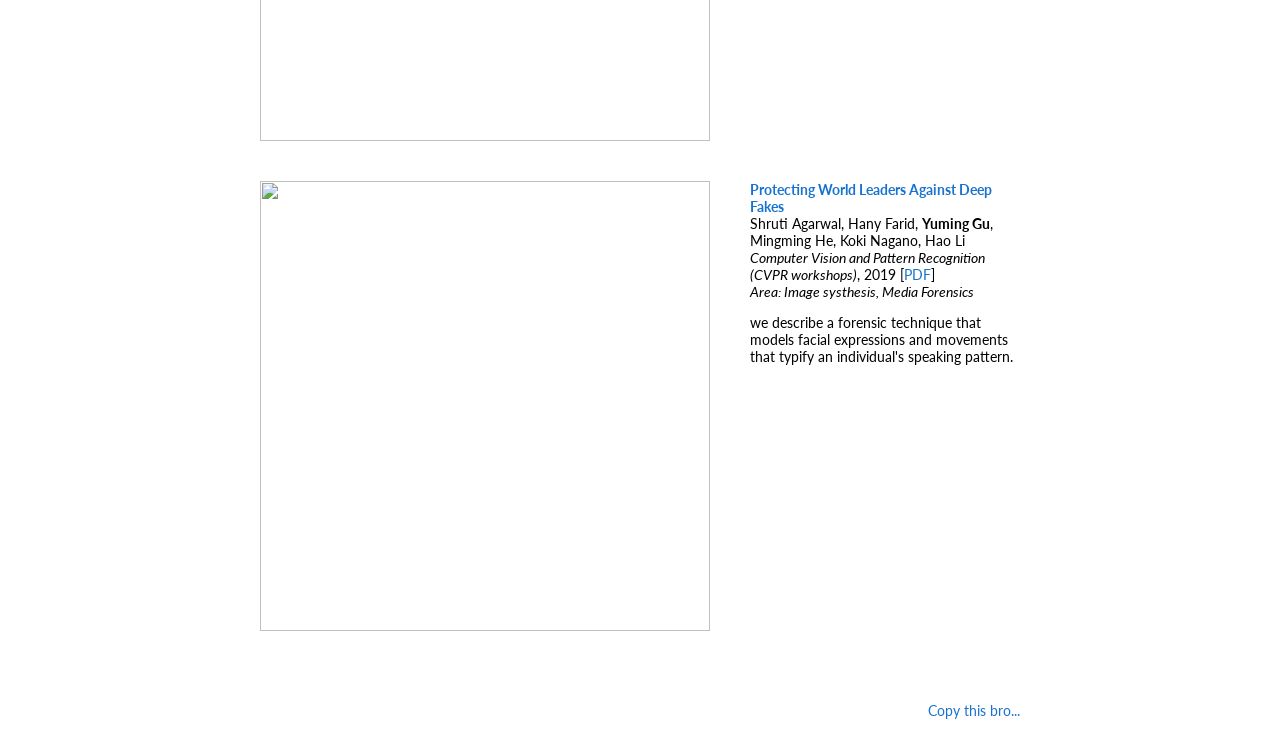
==== commit 25f5c5b3: "Remove contact invitation from bio" ====
--- a/index.html
+++ b/index.html
@@ -81,7 +81,6 @@
 <!--<p class="red-text"> This page is out of date. Please refer to <a href='https://www.yuming-gu.com'> for updates.</a> </p> -->
     <p>I received my Ph.D. in Computer Science from the Viterbi School of Engineering at the <a href="https://www.usc.edu">University of Southern California</a>, where I was advised by <a href='https://stefanosnikolaidis.net/'>Prof. Stefanos Nikolaidis</a>. Previously I worked at <a href="https://vgl.ict.usc.edu/">Vision and Graphics Lab</a> with <a href="https://www.hao-li.com">Prof. Hao Li</a>.
     <p>My research interests contain Computer Vision, Generative Models and Embodied Agents. In particular, I am interested in using AI-generated content for Embodied Planning and Content Creation.</p>
-<p>Please feel free to reach out if you think my background could be a good fit.</p>
 </p>
         <p align=center>
           <a href="mailto:yuminggu@usc.edu">Email</a> &nbsp/&nbsp
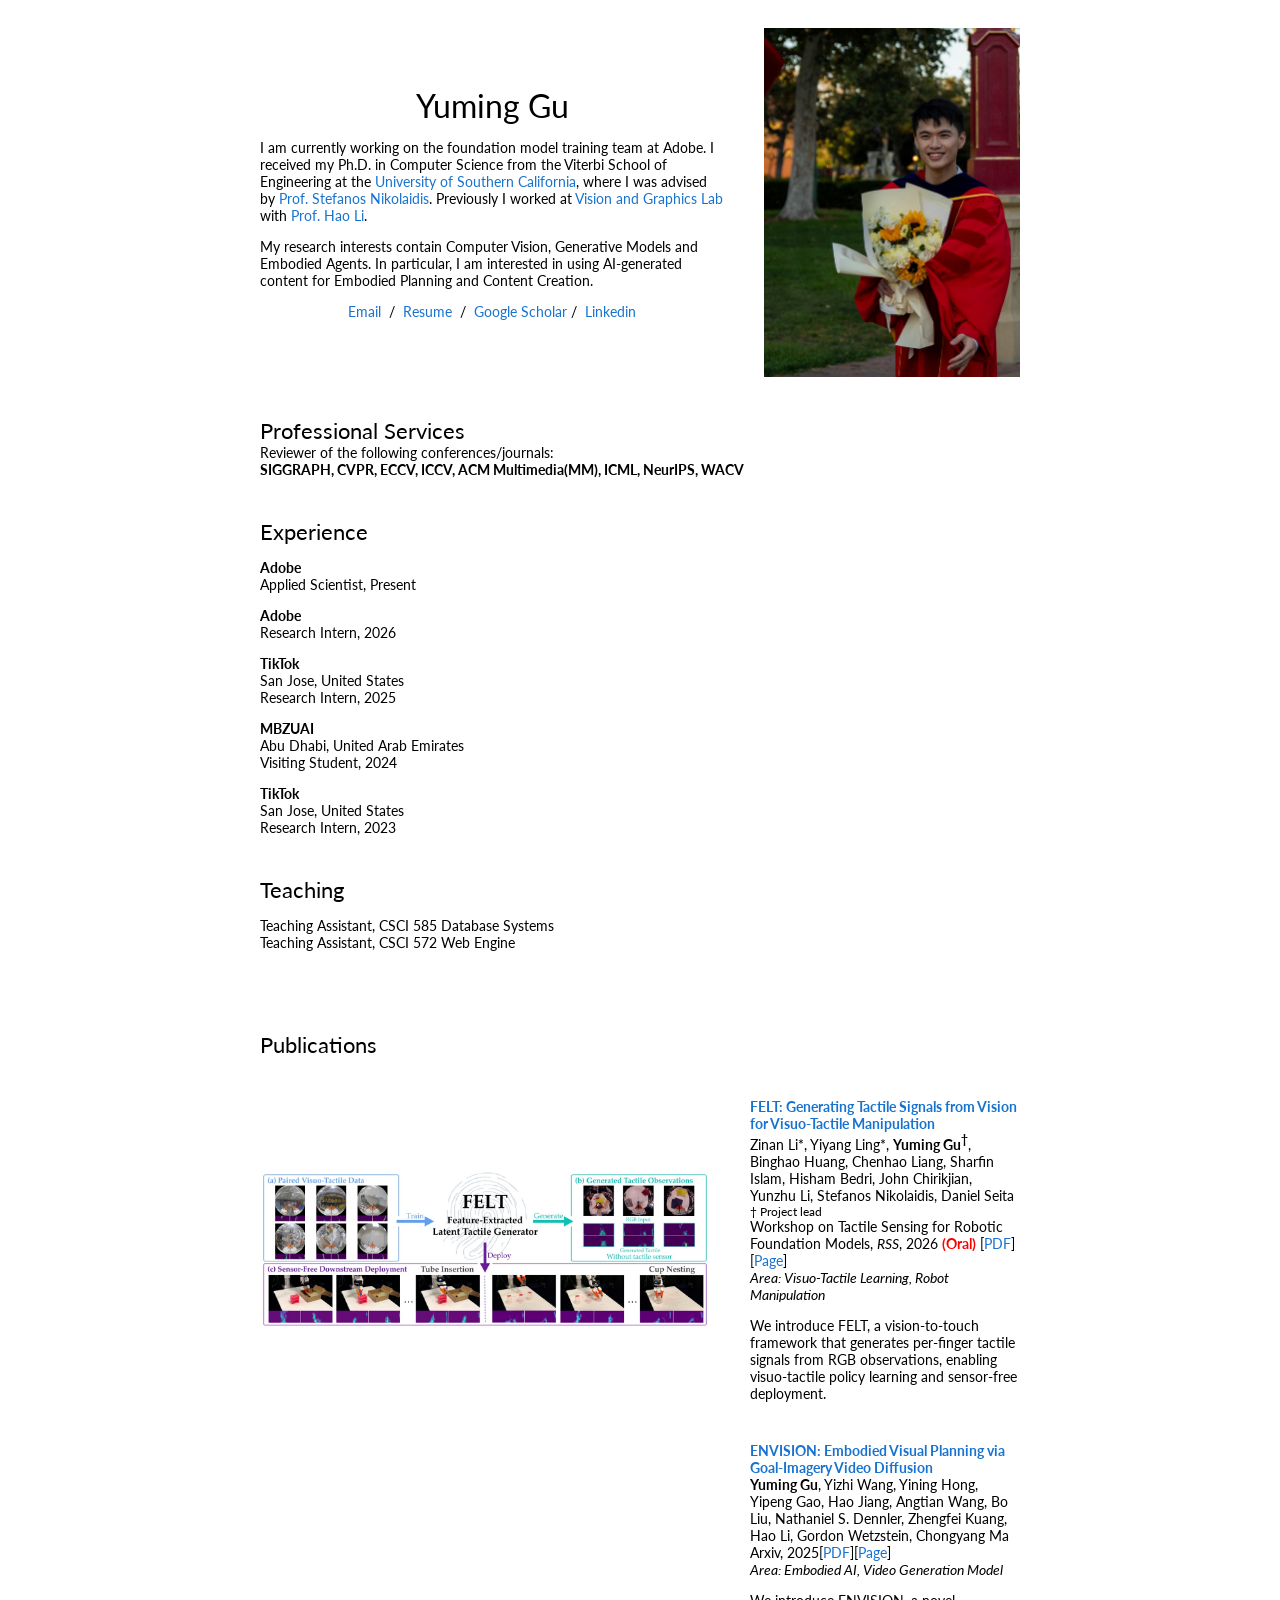
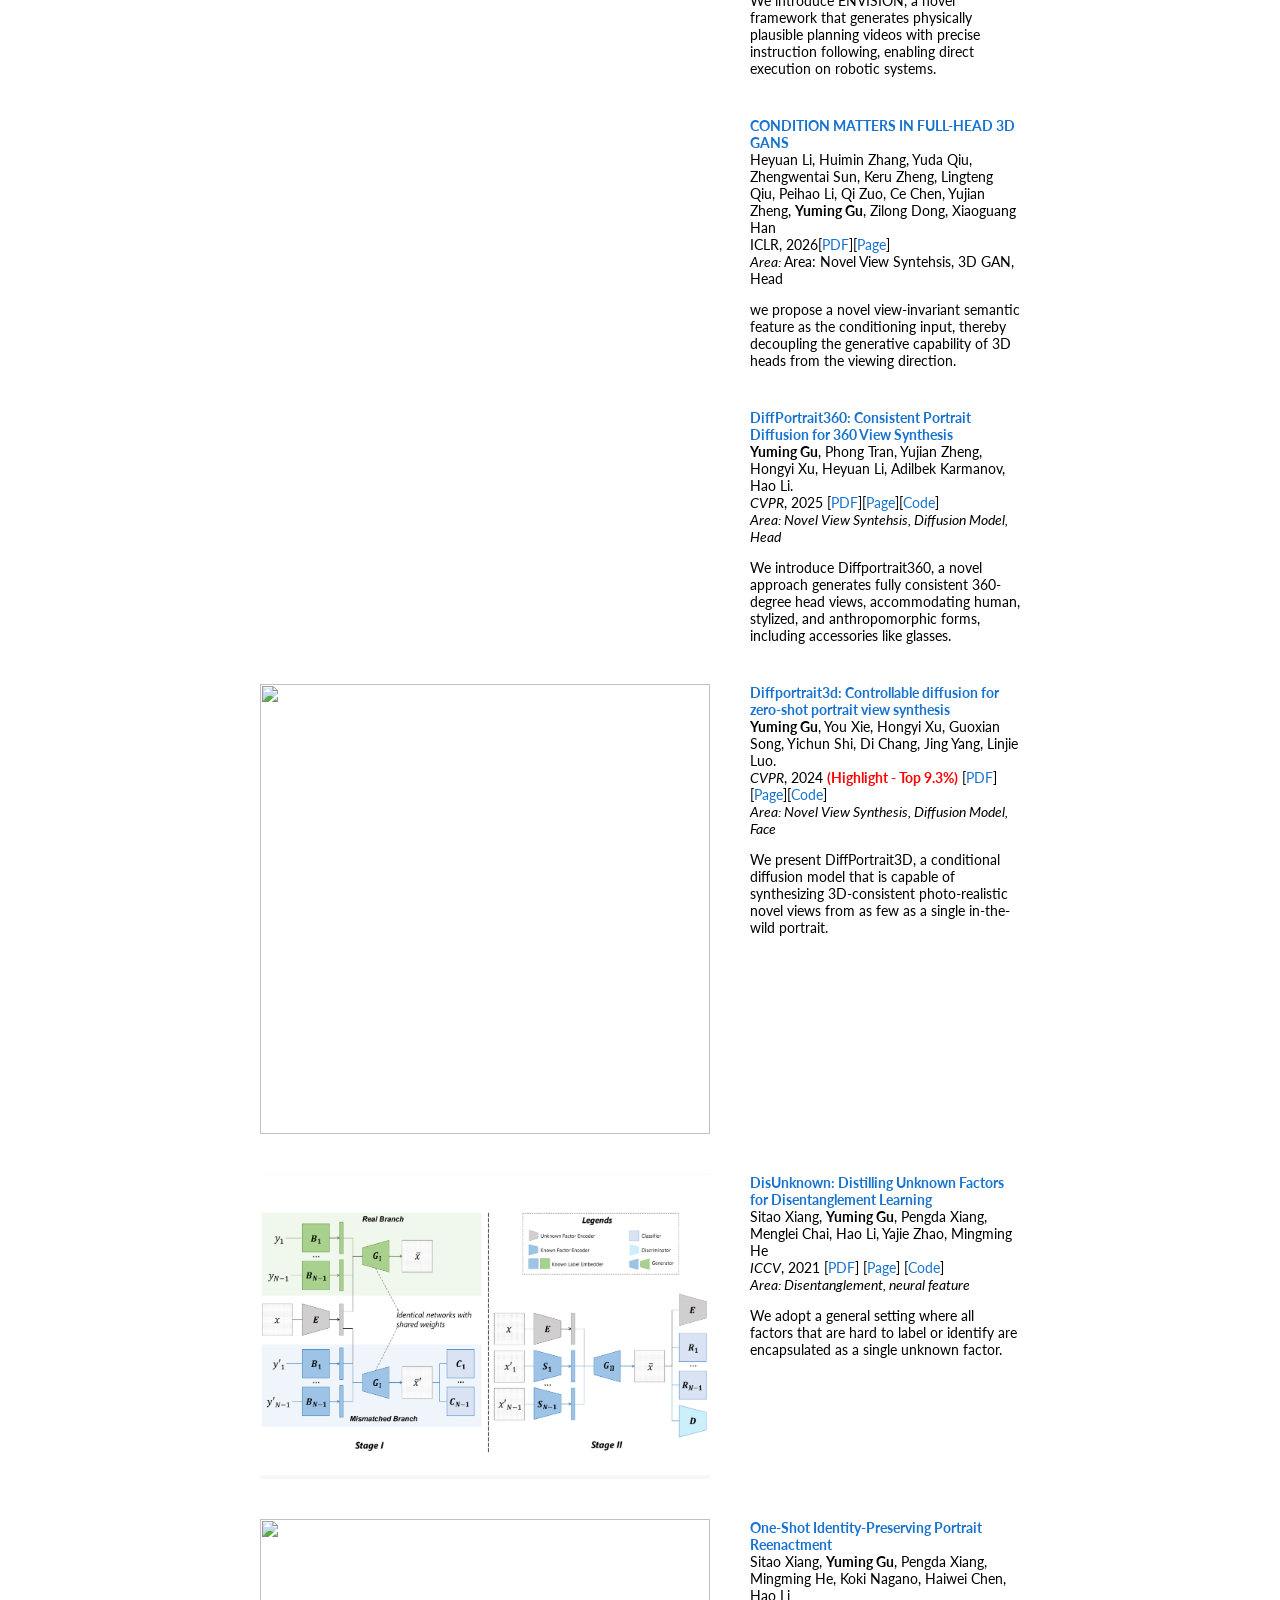
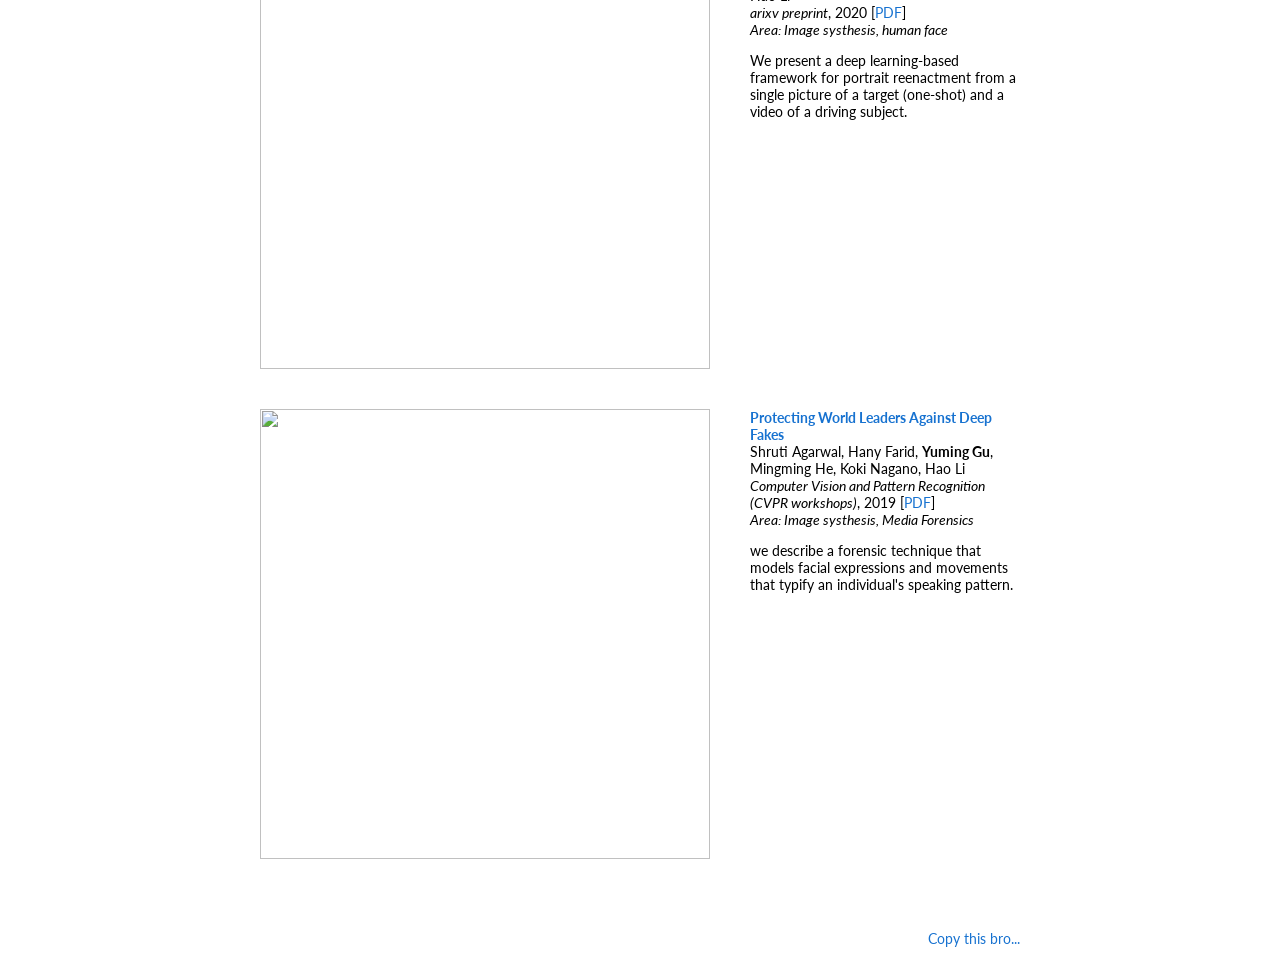
==== commit eaec6ffd: "Update Adobe role and experience" ====
--- a/index.html
+++ b/index.html
@@ -79,7 +79,7 @@
           <name>Yuming Gu</name>
         </p>
 <!--<p class="red-text"> This page is out of date. Please refer to <a href='https://www.yuming-gu.com'> for updates.</a> </p> -->
-    <p>I received my Ph.D. in Computer Science from the Viterbi School of Engineering at the <a href="https://www.usc.edu">University of Southern California</a>, where I was advised by <a href='https://stefanosnikolaidis.net/'>Prof. Stefanos Nikolaidis</a>. Previously I worked at <a href="https://vgl.ict.usc.edu/">Vision and Graphics Lab</a> with <a href="https://www.hao-li.com">Prof. Hao Li</a>.
+    <p>I am currently working on the foundation model training team at Adobe. I received my Ph.D. in Computer Science from the Viterbi School of Engineering at the <a href="https://www.usc.edu">University of Southern California</a>, where I was advised by <a href='https://stefanosnikolaidis.net/'>Prof. Stefanos Nikolaidis</a>. Previously I worked at <a href="https://vgl.ict.usc.edu/">Vision and Graphics Lab</a> with <a href="https://www.hao-li.com">Prof. Hao Li</a>.
     <p>My research interests contain Computer Vision, Generative Models and Embodied Agents. In particular, I am interested in using AI-generated content for Embodied Planning and Content Creation.</p>
 </p>
         <p align=center>
@@ -152,11 +152,21 @@
                  <td style="padding:20px;width:100%;vertical-align:middle">
                    <heading>Experience</heading>
                    <p>
-                    
+                    <strong>Adobe</strong>
+              <br>Applied Scientist, Present
+         <br>
+                   </p>
+                   <p>
+                    <strong>Adobe</strong>
+              <br>Research Intern, 2026
+         <br>
+                   </p>
+                   <p>
                     <strong>TikTok</strong>
                     <br> San Jose, United States
               <br>Research Intern, 2025
-         <br> 
+         <br>
+                   </p>
               <p>
                     <strong>MBZUAI</strong>
                     <br> Abu Dhabi, United Arab Emirates
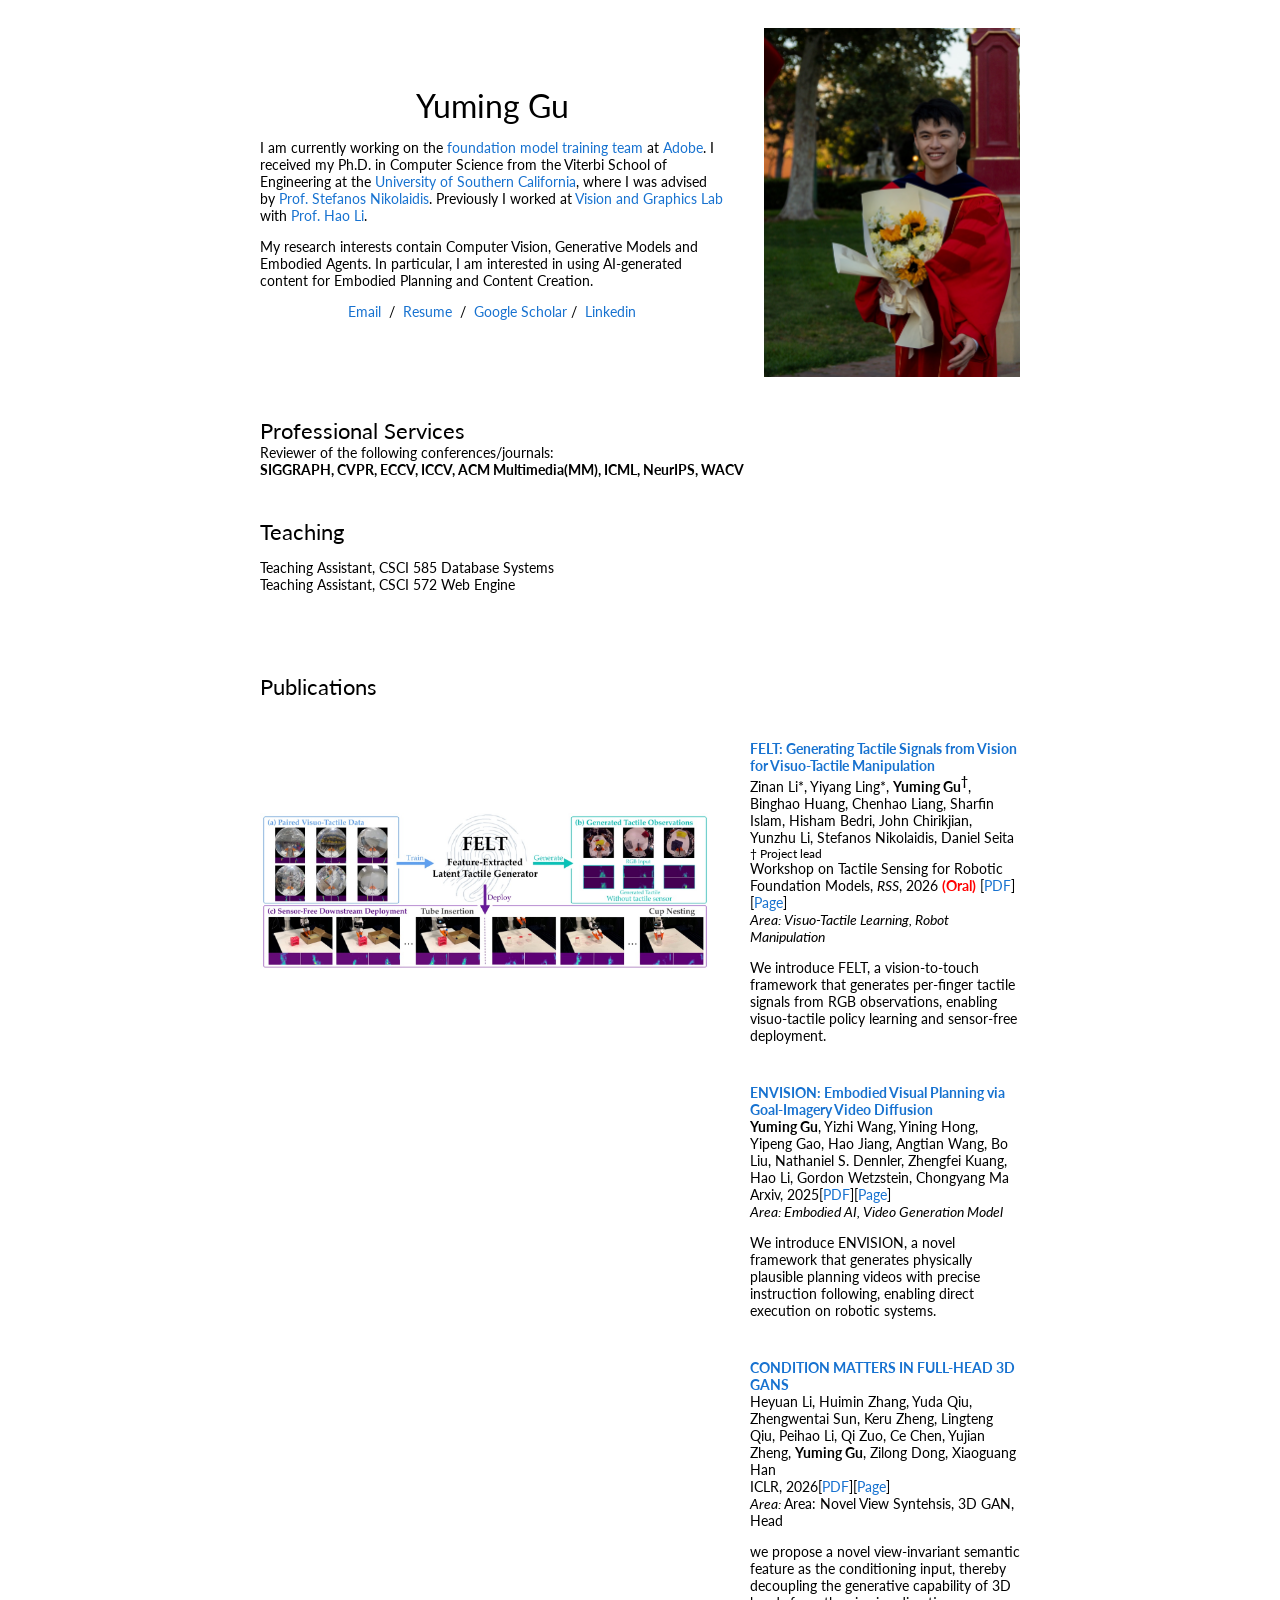
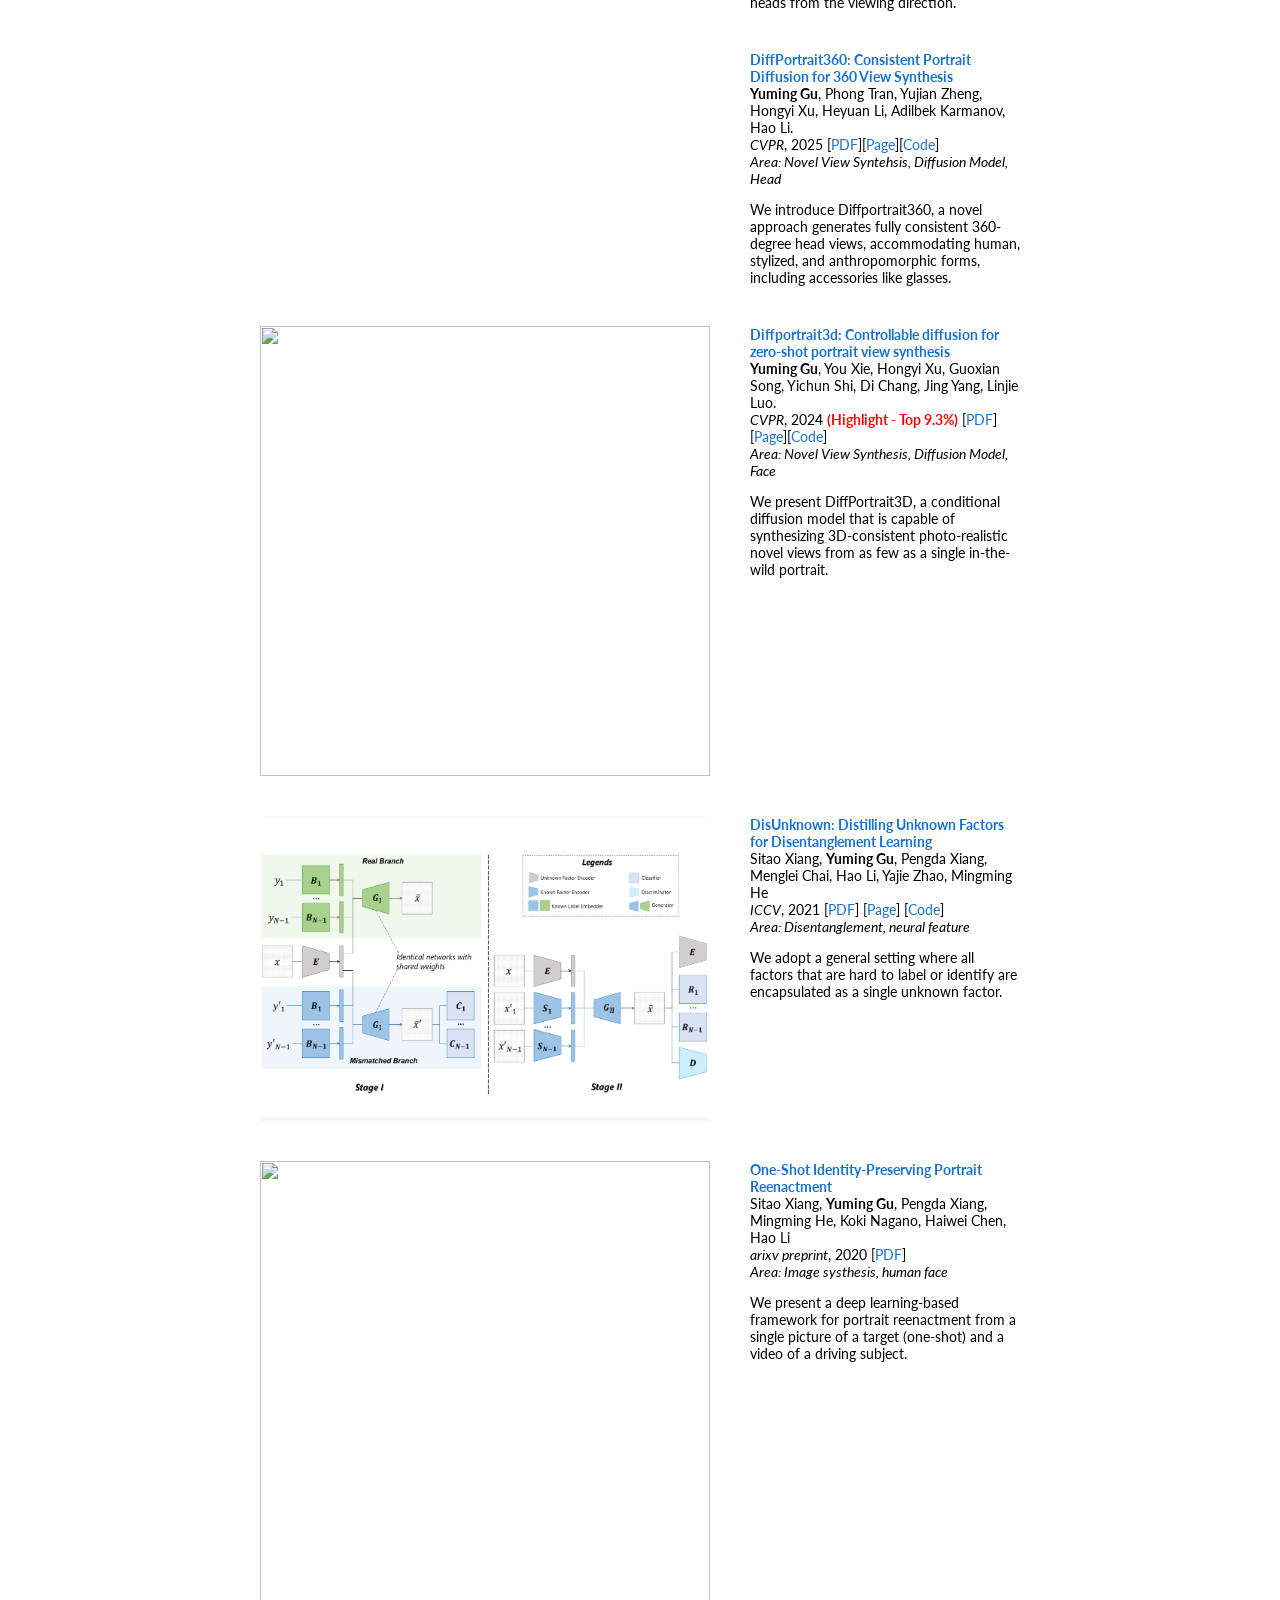
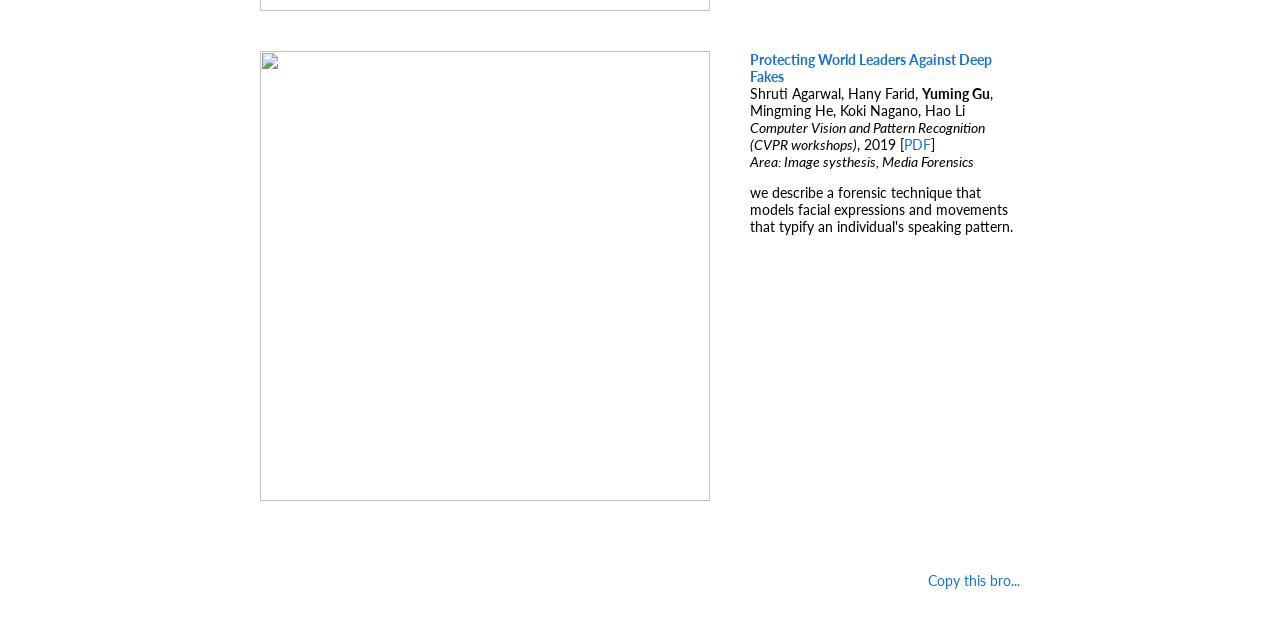
==== commit d0e15412: "Add Adobe links and simplify homepage" ====
--- a/index.html
+++ b/index.html
@@ -79,7 +79,7 @@
           <name>Yuming Gu</name>
         </p>
 <!--<p class="red-text"> This page is out of date. Please refer to <a href='https://www.yuming-gu.com'> for updates.</a> </p> -->
-    <p>I am currently working on the foundation model training team at Adobe. I received my Ph.D. in Computer Science from the Viterbi School of Engineering at the <a href="https://www.usc.edu">University of Southern California</a>, where I was advised by <a href='https://stefanosnikolaidis.net/'>Prof. Stefanos Nikolaidis</a>. Previously I worked at <a href="https://vgl.ict.usc.edu/">Vision and Graphics Lab</a> with <a href="https://www.hao-li.com">Prof. Hao Li</a>.
+    <p>I am currently working on the <a href="https://firefly.adobe.com/">foundation model training team</a> at <a href="https://www.adobe.com/home?acomCountry=US&amp;acomLocale=en&amp;mv=other&amp;promoid=LLVYT1CM">Adobe</a>. I received my Ph.D. in Computer Science from the Viterbi School of Engineering at the <a href="https://www.usc.edu">University of Southern California</a>, where I was advised by <a href='https://stefanosnikolaidis.net/'>Prof. Stefanos Nikolaidis</a>. Previously I worked at <a href="https://vgl.ict.usc.edu/">Vision and Graphics Lab</a> with <a href="https://www.hao-li.com">Prof. Hao Li</a>.
     <p>My research interests contain Computer Vision, Generative Models and Embodied Agents. In particular, I am interested in using AI-generated content for Embodied Planning and Content Creation.</p>
 </p>
         <p align=center>
@@ -139,50 +139,6 @@
               </td>
             </tr>
             </tbody></table>
-
-
-
-
-
-            <table style="width:100%;border:0px;border-spacing:0px;border-collapse:separate;margin-right:auto;margin-left:auto;"><tbody>
-            
-          
-  
-              <tr>
-                 <td style="padding:20px;width:100%;vertical-align:middle">
-                   <heading>Experience</heading>
-                   <p>
-                    <strong>Adobe</strong>
-              <br>Applied Scientist, Present
-         <br>
-                   </p>
-                   <p>
-                    <strong>Adobe</strong>
-              <br>Research Intern, 2026
-         <br>
-                   </p>
-                   <p>
-                    <strong>TikTok</strong>
-                    <br> San Jose, United States
-              <br>Research Intern, 2025
-         <br>
-                   </p>
-              <p>
-                    <strong>MBZUAI</strong>
-                    <br> Abu Dhabi, United Arab Emirates
-              <br>Visiting Student, 2024
-         <br> 
-                   </p>
-                   <p>
-                    
-                    <strong>TikTok</strong>
-                    <br> San Jose, United States
-              <br>Research Intern, 2023
-         <br> 
-                   </p>
-       
-                 </td>
-               </tr>
                <table style="width:100%;border:0px;border-spacing:0px;border-collapse:separate;margin-right:auto;margin-left:auto;"><tbody>
  
                 <tr>
